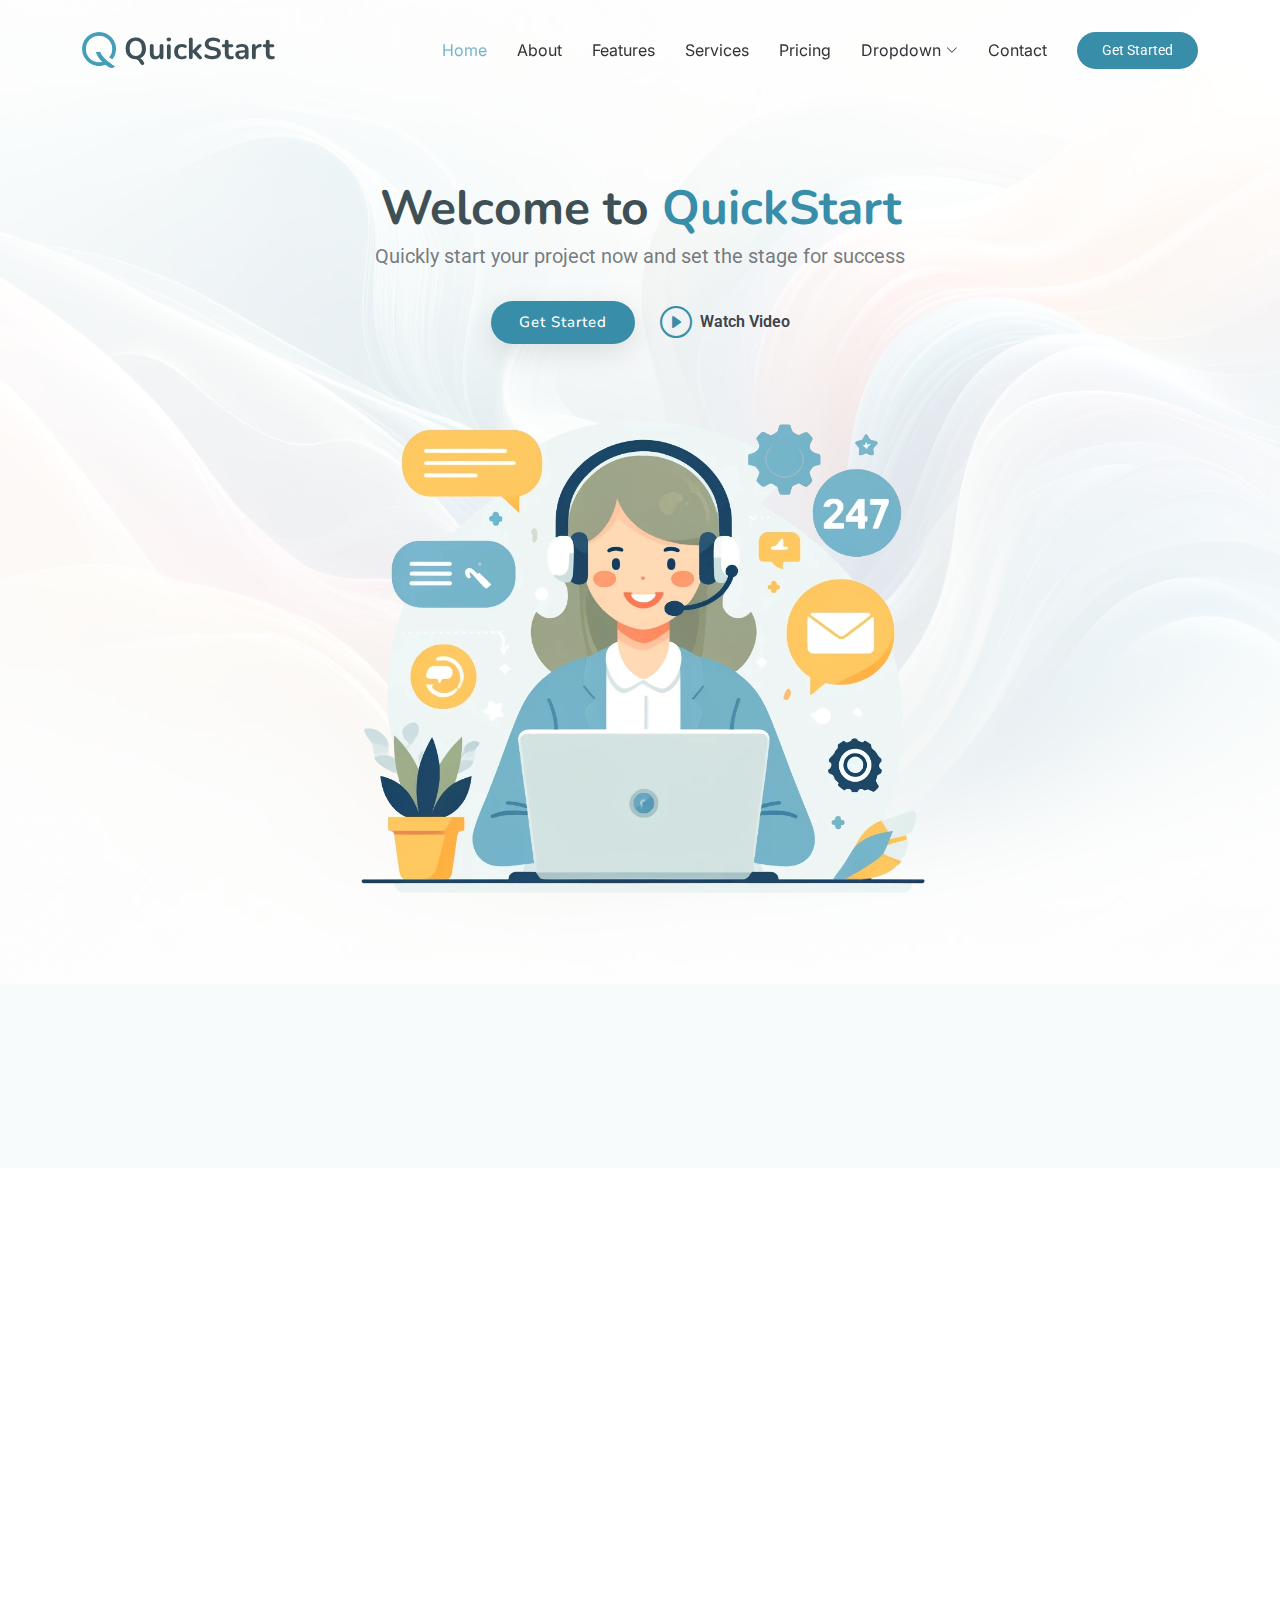
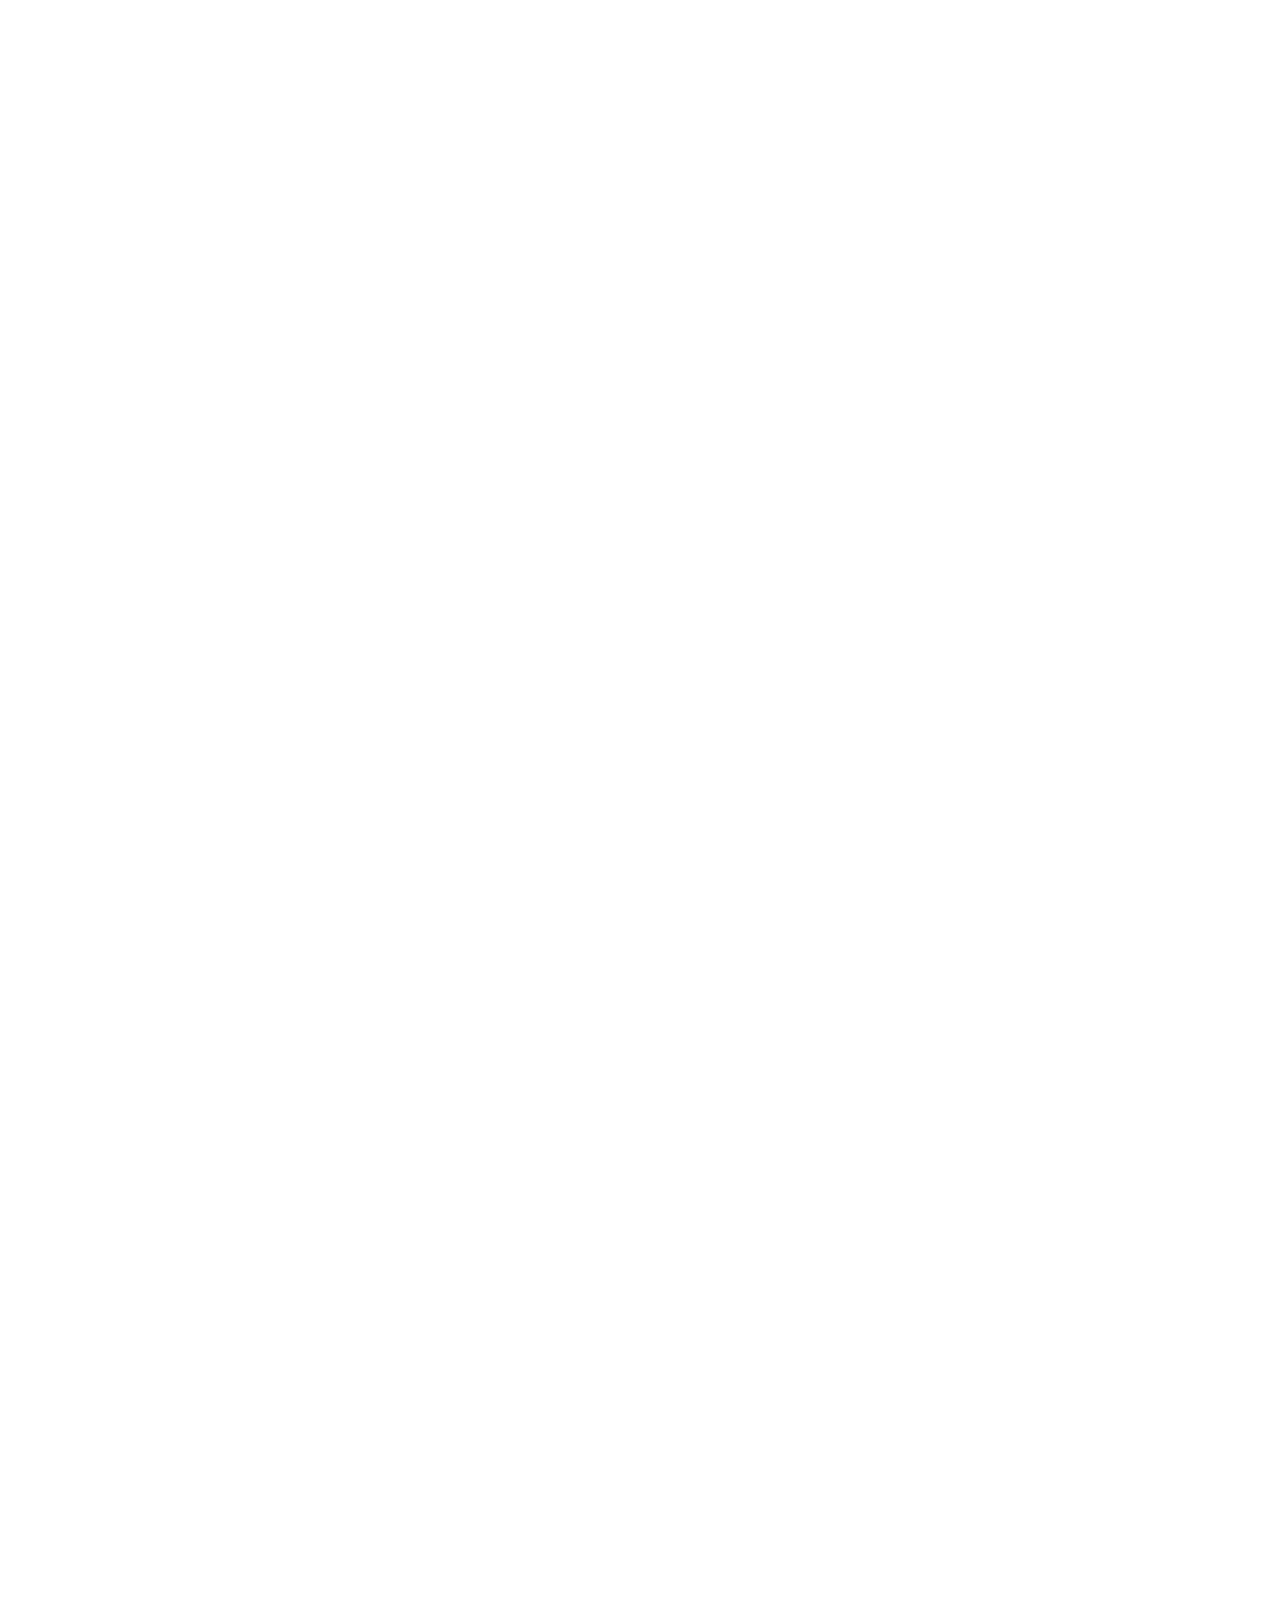
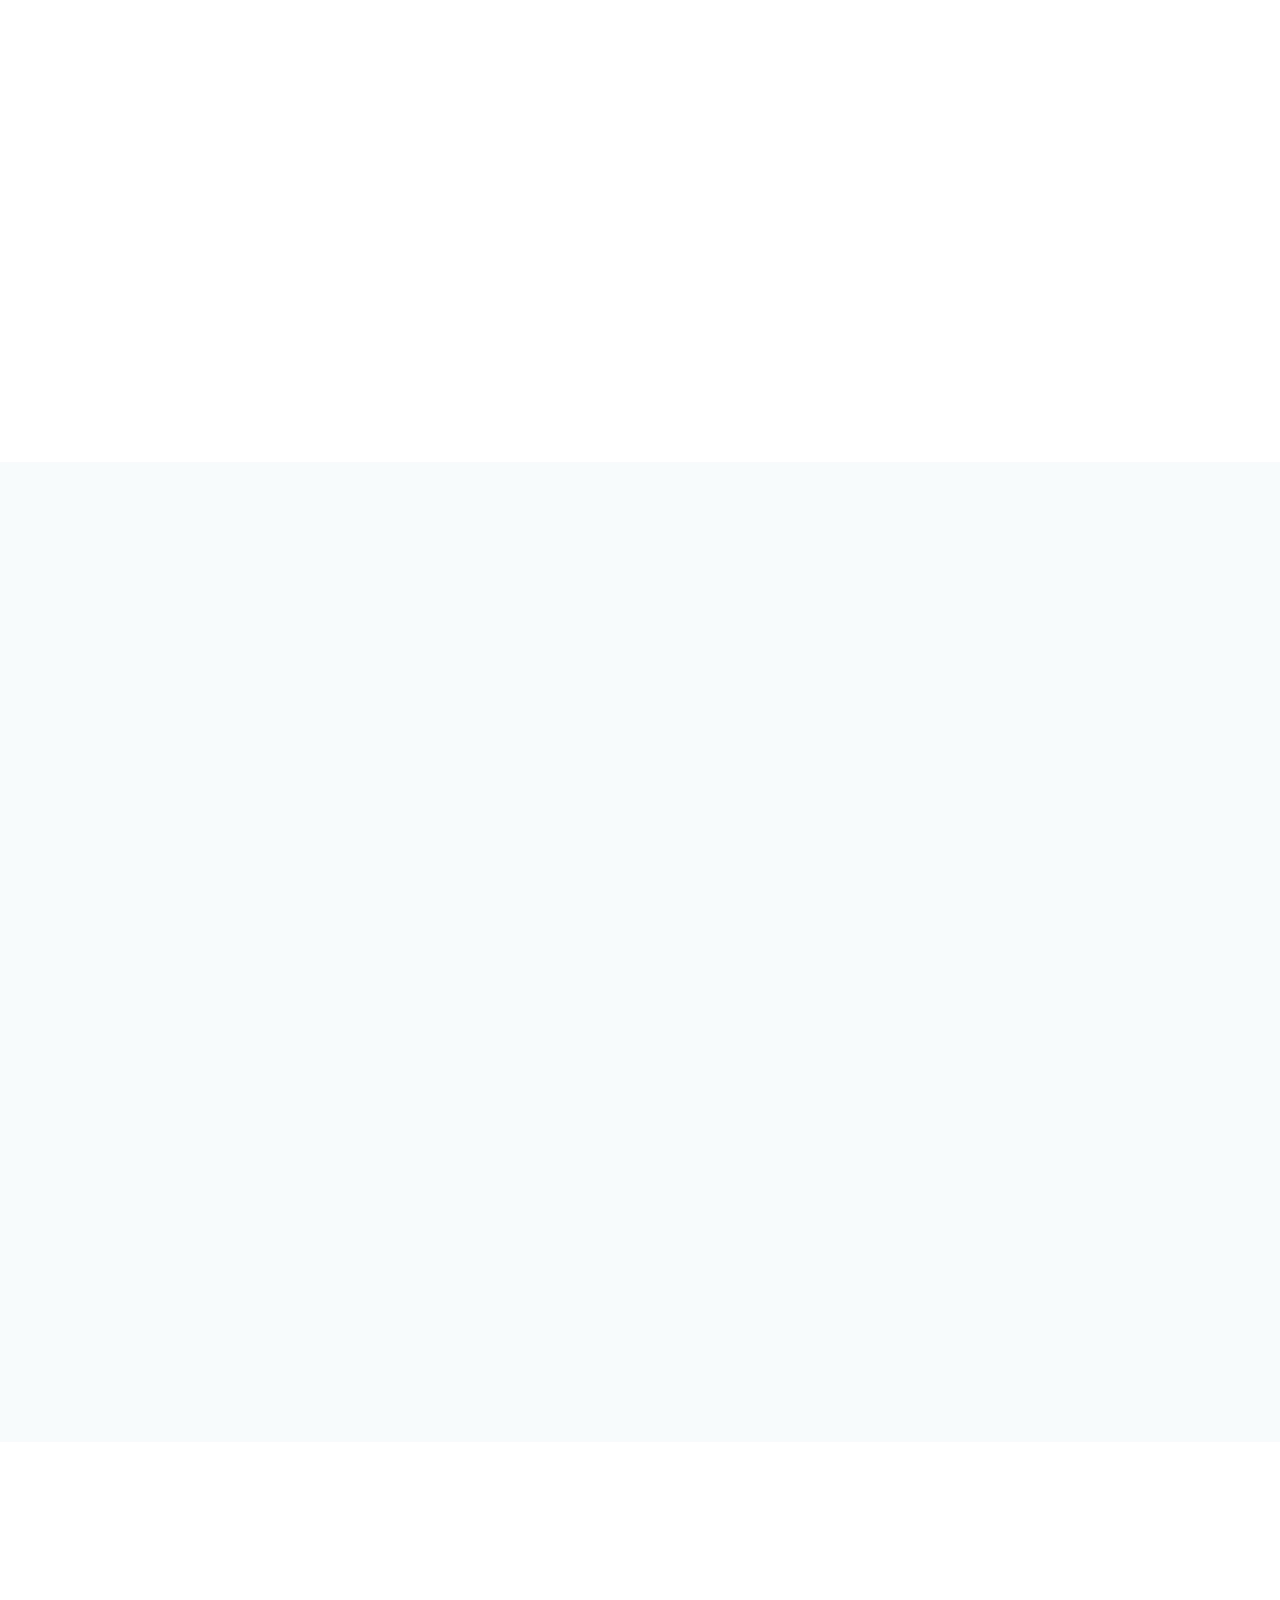
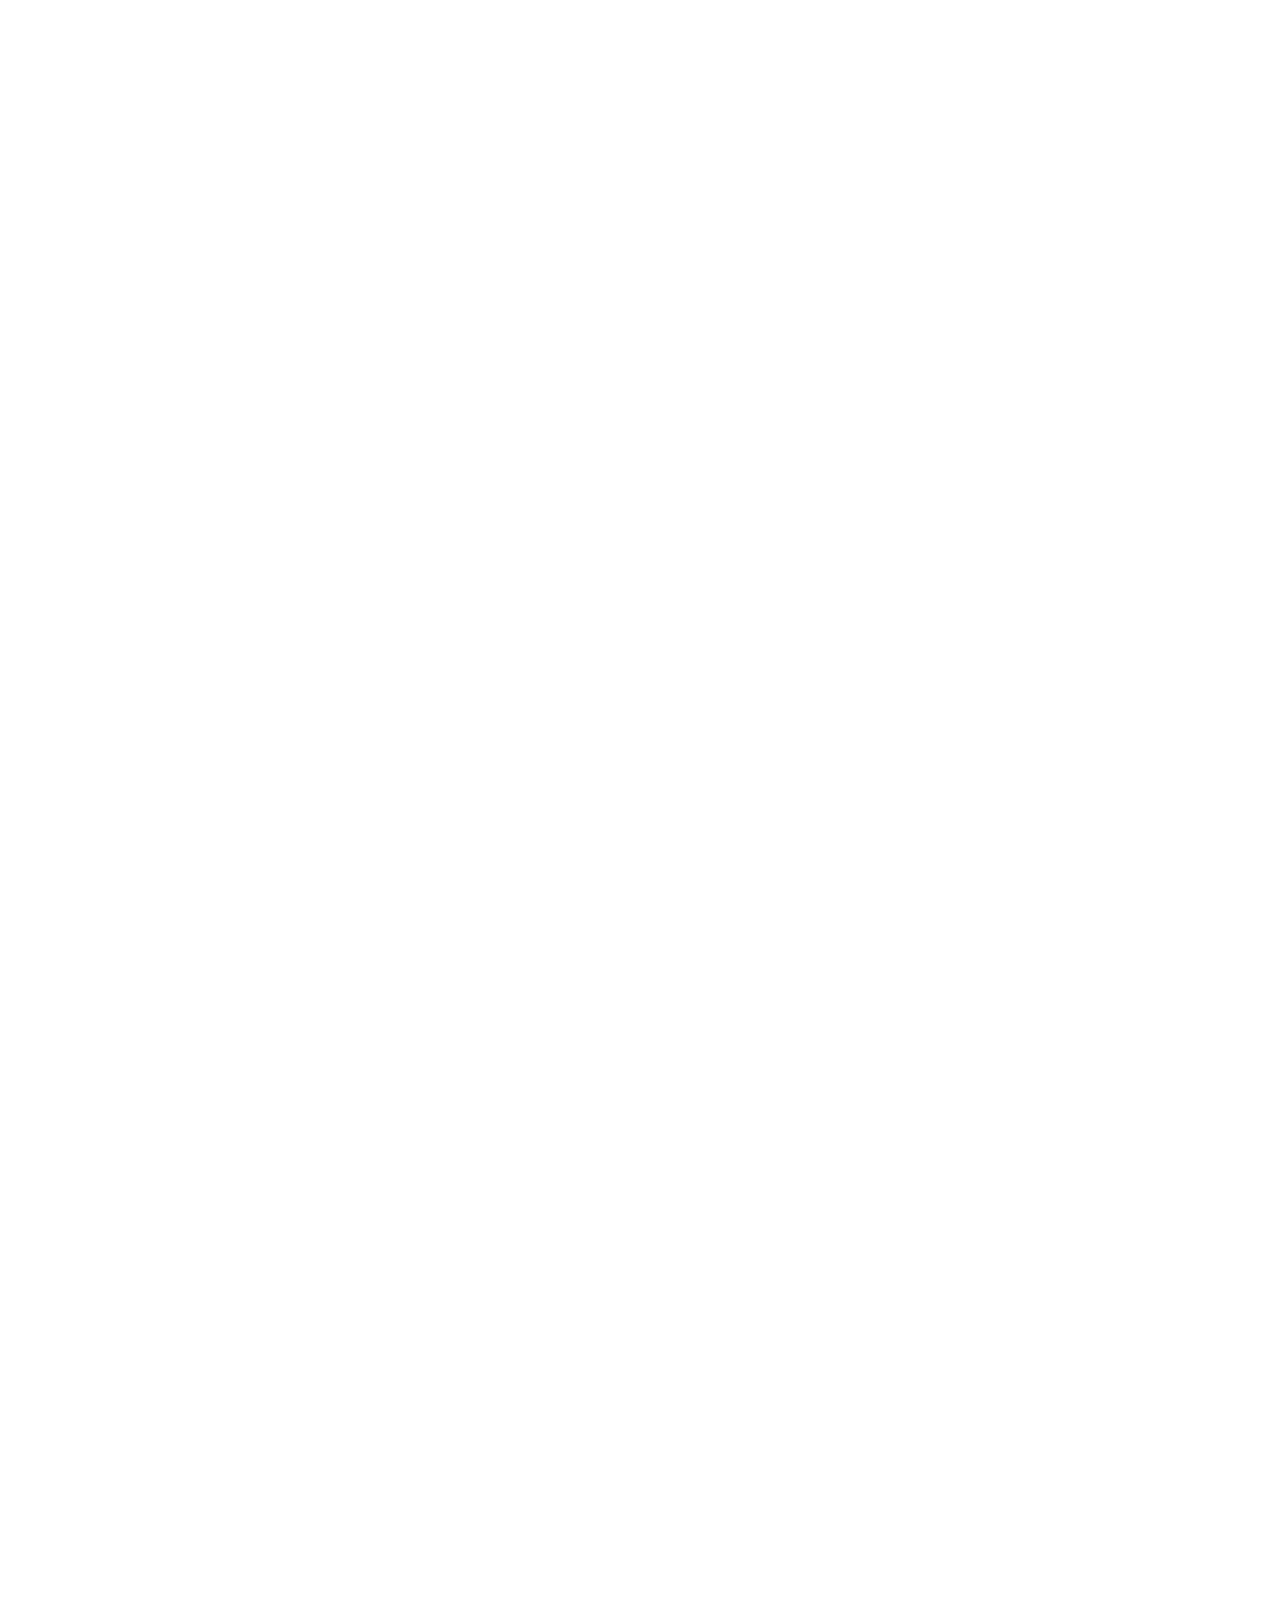
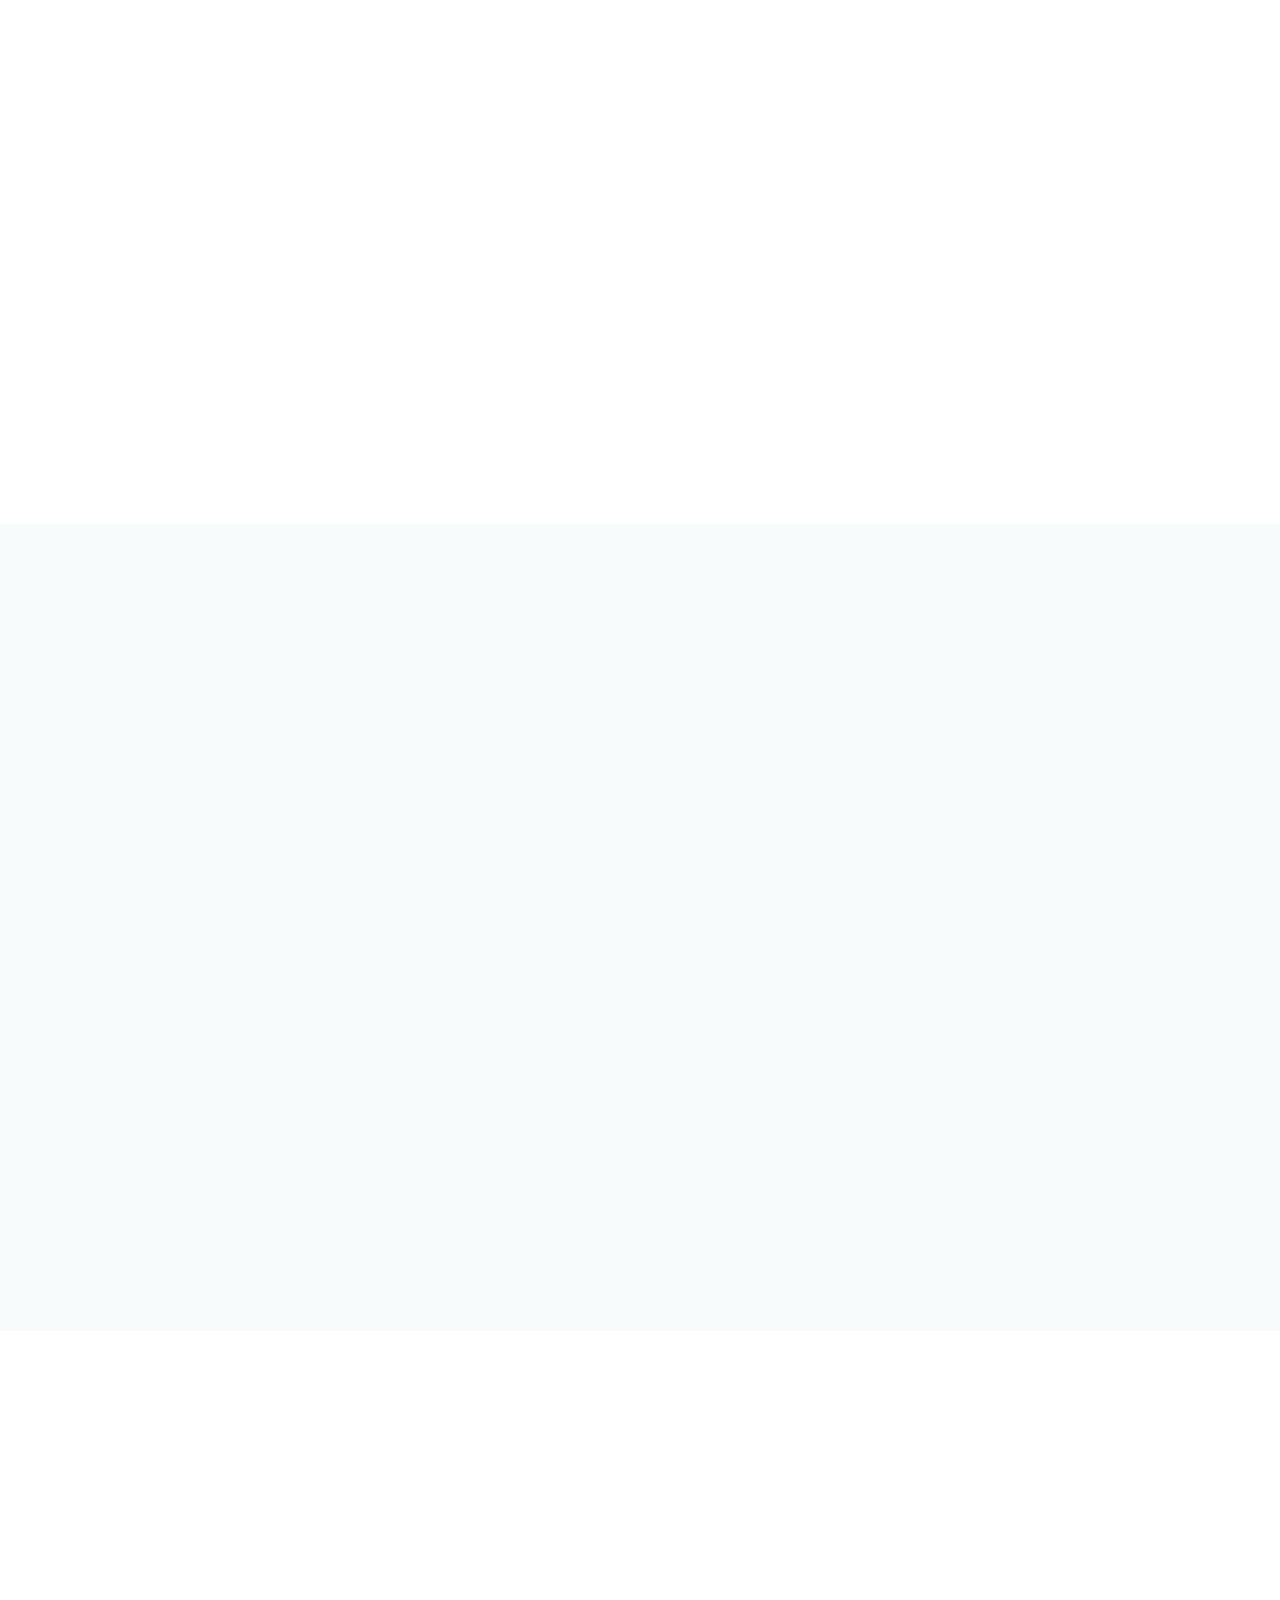
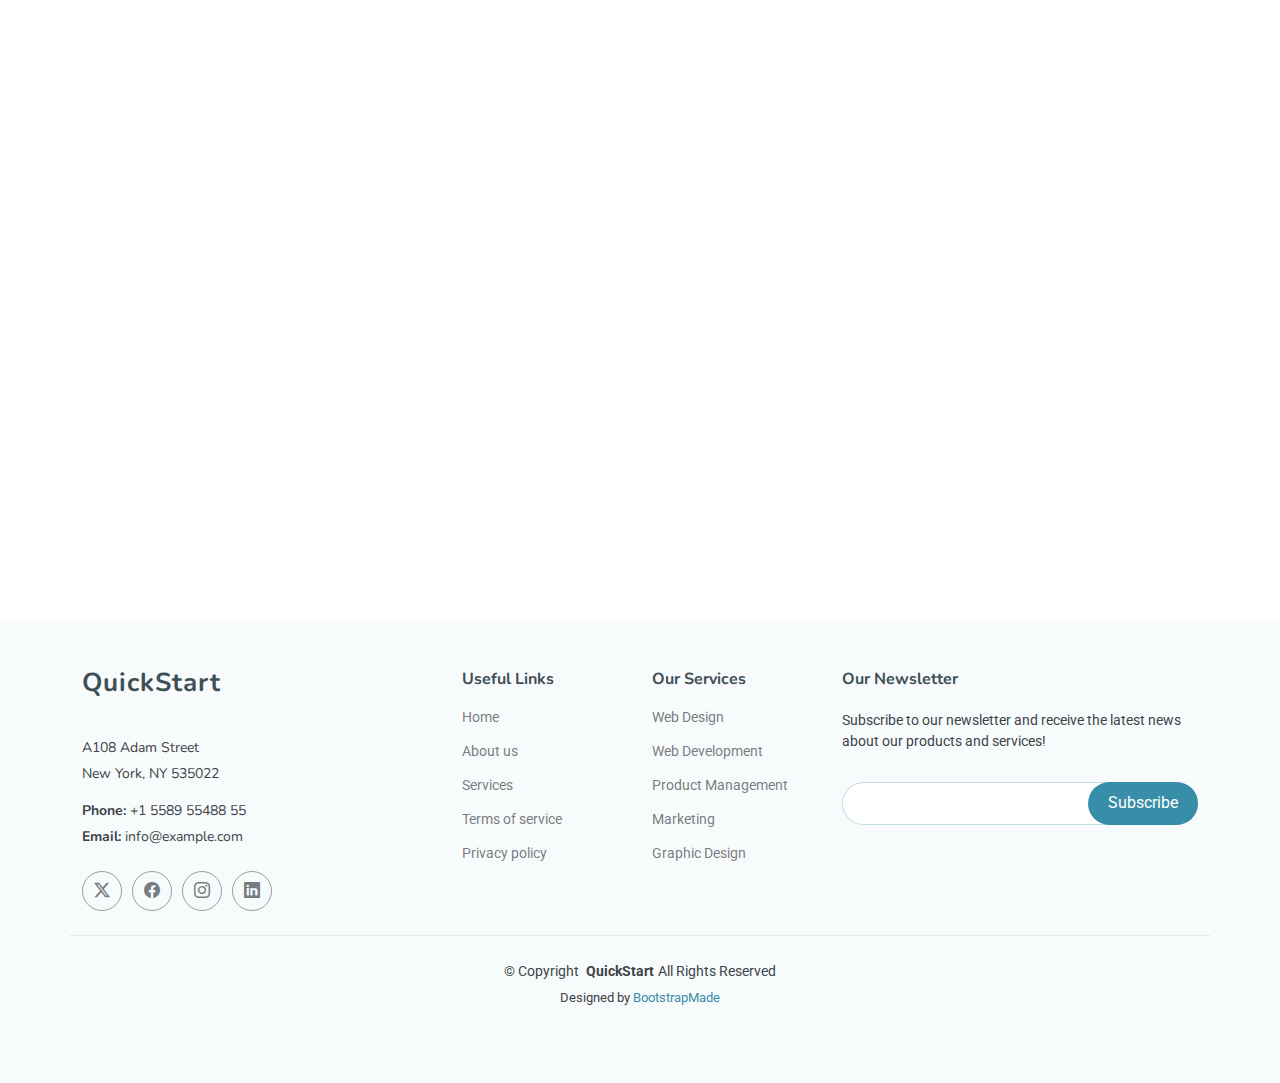
==== index.html @ e8d8775a "first commit" ====
<!DOCTYPE html>
<html lang="en">

<head>
  <meta charset="utf-8">
  <meta content="width=device-width, initial-scale=1.0" name="viewport">
  <title>Index - QuickStart Bootstrap Template</title>
  <meta name="description" content="">
  <meta name="keywords" content="">

  <!-- Favicons -->
  <link href="assets/img/favicon.png" rel="icon">
  <link href="assets/img/apple-touch-icon.png" rel="apple-touch-icon">

  <!-- Fonts -->
  <link href="https://fonts.googleapis.com" rel="preconnect">
  <link href="https://fonts.gstatic.com" rel="preconnect" crossorigin>
  <link href="https://fonts.googleapis.com/css2?family=Roboto:ital,wght@0,100;0,300;0,400;0,500;0,700;0,900;1,100;1,300;1,400;1,500;1,700;1,900&family=Inter:wght@100;200;300;400;500;600;700;800;900&family=Nunito:ital,wght@0,200;0,300;0,400;0,500;0,600;0,700;0,800;0,900;1,200;1,300;1,400;1,500;1,600;1,700;1,800;1,900&display=swap" rel="stylesheet">

  <!-- Vendor CSS Files -->
  <link href="assets/vendor/bootstrap/css/bootstrap.min.css" rel="stylesheet">
  <link href="assets/vendor/bootstrap-icons/bootstrap-icons.css" rel="stylesheet">
  <link href="assets/vendor/aos/aos.css" rel="stylesheet">
  <link href="assets/vendor/glightbox/css/glightbox.min.css" rel="stylesheet">
  <link href="assets/vendor/swiper/swiper-bundle.min.css" rel="stylesheet">

  <!-- Main CSS File -->
  <link href="assets/css/main.css" rel="stylesheet">

  <!-- =======================================================
  * Template Name: QuickStart
  * Template URL: https://bootstrapmade.com/quickstart-bootstrap-startup-website-template/
  * Updated: Aug 07 2024 with Bootstrap v5.3.3
  * Author: BootstrapMade.com
  * License: https://bootstrapmade.com/license/
  ======================================================== -->
</head>

<body class="index-page">

  <header id="header" class="header d-flex align-items-center fixed-top">
    <div class="container-fluid container-xl position-relative d-flex align-items-center">

      <a href="index.html" class="logo d-flex align-items-center me-auto">
        <img src="assets/img/logo.png" alt="">
        <h1 class="sitename">QuickStart</h1>
      </a>

      <nav id="navmenu" class="navmenu">
        <ul>
          <li><a href="index.html#hero" class="active">Home</a></li>
          <li><a href="index.html#about">About</a></li>
          <li><a href="index.html#features">Features</a></li>
          <li><a href="index.html#services">Services</a></li>
          <li><a href="index.html#pricing">Pricing</a></li>
          <li class="dropdown"><a href="#"><span>Dropdown</span> <i class="bi bi-chevron-down toggle-dropdown"></i></a>
            <ul>
              <li><a href="#">Dropdown 1</a></li>
              <li class="dropdown"><a href="#"><span>Deep Dropdown</span> <i class="bi bi-chevron-down toggle-dropdown"></i></a>
                <ul>
                  <li><a href="#">Deep Dropdown 1</a></li>
                  <li><a href="#">Deep Dropdown 2</a></li>
                  <li><a href="#">Deep Dropdown 3</a></li>
                  <li><a href="#">Deep Dropdown 4</a></li>
                  <li><a href="#">Deep Dropdown 5</a></li>
                </ul>
              </li>
              <li><a href="#">Dropdown 2</a></li>
              <li><a href="#">Dropdown 3</a></li>
              <li><a href="#">Dropdown 4</a></li>
            </ul>
          </li>
          <li><a href="index.html#contact">Contact</a></li>
        </ul>
        <i class="mobile-nav-toggle d-xl-none bi bi-list"></i>
      </nav>

      <a class="btn-getstarted" href="index.html#about">Get Started</a>

    </div>
  </header>

  <main class="main">

    <!-- Hero Section -->
    <section id="hero" class="hero section">
      <div class="hero-bg">
        <img src="assets/img/hero-bg-light.webp" alt="">
      </div>
      <div class="container text-center">
        <div class="d-flex flex-column justify-content-center align-items-center">
          <h1 data-aos="fade-up">Welcome to <span>QuickStart</span></h1>
          <p data-aos="fade-up" data-aos-delay="100">Quickly start your project now and set the stage for success<br></p>
          <div class="d-flex" data-aos="fade-up" data-aos-delay="200">
            <a href="#about" class="btn-get-started">Get Started</a>
            <a href="https://www.youtube.com/watch?v=Y7f98aduVJ8" class="glightbox btn-watch-video d-flex align-items-center"><i class="bi bi-play-circle"></i><span>Watch Video</span></a>
          </div>
          <img src="assets/img/hero-services-img.webp" class="img-fluid hero-img" alt="" data-aos="zoom-out" data-aos-delay="300">
        </div>
      </div>

    </section><!-- /Hero Section -->

    <!-- Featured Services Section -->
    <section id="featured-services" class="featured-services section light-background">

      <div class="container">

        <div class="row gy-4">

          <div class="col-xl-4 col-lg-6" data-aos="fade-up" data-aos-delay="100">
            <div class="service-item d-flex">
              <div class="icon flex-shrink-0"><i class="bi bi-briefcase"></i></div>
              <div>
                <h4 class="title"><a href="#" class="stretched-link">Lorem Ipsum</a></h4>
                <p class="description">Voluptatum deleniti atque corrupti quos dolores et quas molestias excepturi</p>
              </div>
            </div>
          </div>
          <!-- End Service Item -->

          <div class="col-xl-4 col-lg-6" data-aos="fade-up" data-aos-delay="200">
            <div class="service-item d-flex">
              <div class="icon flex-shrink-0"><i class="bi bi-card-checklist"></i></div>
              <div>
                <h4 class="title"><a href="#" class="stretched-link">Dolor Sitema</a></h4>
                <p class="description">Minim veniam, quis nostrud exercitation ullamco laboris nisi ut aliquip exa</p>
              </div>
            </div>
          </div><!-- End Service Item -->

          <div class="col-xl-4 col-lg-6" data-aos="fade-up" data-aos-delay="300">
            <div class="service-item d-flex">
              <div class="icon flex-shrink-0"><i class="bi bi-bar-chart"></i></div>
              <div>
                <h4 class="title"><a href="#" class="stretched-link">Sed ut perspiciatis</a></h4>
                <p class="description">Duis aute irure dolor in reprehenderit in voluptate velit esse cillum</p>
              </div>
            </div>
          </div><!-- End Service Item -->

        </div>

      </div>

    </section><!-- /Featured Services Section -->

    <!-- About Section -->
    <section id="about" class="about section">

      <div class="container">

        <div class="row gy-4">

          <div class="col-lg-6 content" data-aos="fade-up" data-aos-delay="100">
            <p class="who-we-are">Who We Are</p>
            <h3>Unleashing Potential with Creative Strategy</h3>
            <p class="fst-italic">
              Lorem ipsum dolor sit amet, consectetur adipiscing elit, sed do eiusmod tempor incididunt ut labore et dolore
              magna aliqua.
            </p>
            <ul>
              <li><i class="bi bi-check-circle"></i> <span>Ullamco laboris nisi ut aliquip ex ea commodo consequat.</span></li>
              <li><i class="bi bi-check-circle"></i> <span>Duis aute irure dolor in reprehenderit in voluptate velit.</span></li>
              <li><i class="bi bi-check-circle"></i> <span>Ullamco laboris nisi ut aliquip ex ea commodo consequat. Duis aute irure dolor in reprehenderit in voluptate trideta storacalaperda mastiro dolore eu fugiat nulla pariatur.</span></li>
            </ul>
            <a href="#" class="read-more"><span>Read More</span><i class="bi bi-arrow-right"></i></a>
          </div>

          <div class="col-lg-6 about-images" data-aos="fade-up" data-aos-delay="200">
            <div class="row gy-4">
              <div class="col-lg-6">
                <img src="assets/img/about-company-1.jpg" class="img-fluid" alt="">
              </div>
              <div class="col-lg-6">
                <div class="row gy-4">
                  <div class="col-lg-12">
                    <img src="assets/img/about-company-2.jpg" class="img-fluid" alt="">
                  </div>
                  <div class="col-lg-12">
                    <img src="assets/img/about-company-3.jpg" class="img-fluid" alt="">
                  </div>
                </div>
              </div>
            </div>

          </div>

        </div>

      </div>
    </section><!-- /About Section -->

    <!-- Clients Section -->
    <section id="clients" class="clients section">

      <div class="container" data-aos="fade-up">

        <div class="row gy-4">

          <div class="col-xl-2 col-md-3 col-6 client-logo">
            <img src="assets/img/clients/client-1.png" class="img-fluid" alt="">
          </div><!-- End Client Item -->

          <div class="col-xl-2 col-md-3 col-6 client-logo">
            <img src="assets/img/clients/client-2.png" class="img-fluid" alt="">
          </div><!-- End Client Item -->

          <div class="col-xl-2 col-md-3 col-6 client-logo">
            <img src="assets/img/clients/client-3.png" class="img-fluid" alt="">
          </div><!-- End Client Item -->

          <div class="col-xl-2 col-md-3 col-6 client-logo">
            <img src="assets/img/clients/client-4.png" class="img-fluid" alt="">
          </div><!-- End Client Item -->

          <div class="col-xl-2 col-md-3 col-6 client-logo">
            <img src="assets/img/clients/client-5.png" class="img-fluid" alt="">
          </div><!-- End Client Item -->

          <div class="col-xl-2 col-md-3 col-6 client-logo">
            <img src="assets/img/clients/client-6.png" class="img-fluid" alt="">
          </div><!-- End Client Item -->

        </div>

      </div>

    </section><!-- /Clients Section -->

    <!-- Features Section -->
    <section id="features" class="features section">

      <!-- Section Title -->
      <div class="container section-title" data-aos="fade-up">
        <h2>Features</h2>
        <p>Necessitatibus eius consequatur ex aliquid fuga eum quidem sint consectetur velit</p>
      </div><!-- End Section Title -->

      <div class="container">
        <div class="row justify-content-between">

          <div class="col-lg-5 d-flex align-items-center">

            <ul class="nav nav-tabs" data-aos="fade-up" data-aos-delay="100">
              <li class="nav-item">
                <a class="nav-link active show" data-bs-toggle="tab" data-bs-target="#features-tab-1">
                  <i class="bi bi-binoculars"></i>
                  <div>
                    <h4 class="d-none d-lg-block">Modi sit est dela pireda nest</h4>
                    <p>
                      Ullamco laboris nisi ut aliquip ex ea commodo consequat. Duis aute irure dolor in reprehenderit in voluptate
                      velit esse cillum dolore eu fugiat nulla pariatur
                    </p>
                  </div>
                </a>
              </li>
              <li class="nav-item">
                <a class="nav-link" data-bs-toggle="tab" data-bs-target="#features-tab-2">
                  <i class="bi bi-box-seam"></i>
                  <div>
                    <h4 class="d-none d-lg-block">Unde praesenti mara setra le</h4>
                    <p>
                      Recusandae atque nihil. Delectus vitae non similique magnam molestiae sapiente similique
                      tenetur aut voluptates sed voluptas ipsum voluptas
                    </p>
                  </div>
                </a>
              </li>
              <li class="nav-item">
                <a class="nav-link" data-bs-toggle="tab" data-bs-target="#features-tab-3">
                  <i class="bi bi-brightness-high"></i>
                  <div>
                    <h4 class="d-none d-lg-block">Pariatur explica nitro dela</h4>
                    <p>
                      Excepteur sint occaecat cupidatat non proident, sunt in culpa qui officia deserunt mollit anim id est laborum
                      Debitis nulla est maxime voluptas dolor aut
                    </p>
                  </div>
                </a>
              </li>
            </ul><!-- End Tab Nav -->

          </div>

          <div class="col-lg-6">

            <div class="tab-content" data-aos="fade-up" data-aos-delay="200">

              <div class="tab-pane fade active show" id="features-tab-1">
                <img src="assets/img/tabs-1.jpg" alt="" class="img-fluid">
              </div><!-- End Tab Content Item -->

              <div class="tab-pane fade" id="features-tab-2">
                <img src="assets/img/tabs-2.jpg" alt="" class="img-fluid">
              </div><!-- End Tab Content Item -->

              <div class="tab-pane fade" id="features-tab-3">
                <img src="assets/img/tabs-3.jpg" alt="" class="img-fluid">
              </div><!-- End Tab Content Item -->
            </div>

          </div>

        </div>

      </div>

    </section><!-- /Features Section -->

    <!-- Features Details Section -->
    <section id="features-details" class="features-details section">

      <div class="container">

        <div class="row gy-4 justify-content-between features-item">

          <div class="col-lg-6" data-aos="fade-up" data-aos-delay="100">
            <img src="assets/img/features-1.jpg" class="img-fluid" alt="">
          </div>

          <div class="col-lg-5 d-flex align-items-center" data-aos="fade-up" data-aos-delay="200">
            <div class="content">
              <h3>Corporis temporibus maiores provident</h3>
              <p>
                Ullamco laboris nisi ut aliquip ex ea commodo consequat. Duis aute irure dolor in reprehenderit in voluptate
                velit esse cillum dolore eu fugiat nulla pariatur. Excepteur sint occaecat cupidatat non proident.
              </p>
              <a href="#" class="btn more-btn">Learn More</a>
            </div>
          </div>

        </div><!-- Features Item -->

        <div class="row gy-4 justify-content-between features-item">

          <div class="col-lg-5 d-flex align-items-center order-2 order-lg-1" data-aos="fade-up" data-aos-delay="100">

            <div class="content">
              <h3>Neque ipsum omnis sapiente quod quia dicta</h3>
              <p>
                Quidem qui dolore incidunt aut. In assumenda harum id iusto lorena plasico mares
              </p>
              <ul>
                <li><i class="bi bi-easel flex-shrink-0"></i> Et corporis ea eveniet ducimus.</li>
                <li><i class="bi bi-patch-check flex-shrink-0"></i> Exercitationem dolorem sapiente.</li>
                <li><i class="bi bi-brightness-high flex-shrink-0"></i> Veniam quia modi magnam.</li>
              </ul>
              <p></p>
              <a href="#" class="btn more-btn">Learn More</a>
            </div>

          </div>

          <div class="col-lg-6 order-1 order-lg-2" data-aos="fade-up" data-aos-delay="200">
            <img src="assets/img/features-2.jpg" class="img-fluid" alt="">
          </div>

        </div><!-- Features Item -->

      </div>

    </section><!-- /Features Details Section -->

    <!-- Services Section -->
    <section id="services" class="services section light-background">

      <!-- Section Title -->
      <div class="container section-title" data-aos="fade-up">
        <h2>Services</h2>
        <p>Necessitatibus eius consequatur ex aliquid fuga eum quidem sint consectetur velit</p>
      </div><!-- End Section Title -->

      <div class="container">

        <div class="row g-5">

          <div class="col-lg-6" data-aos="fade-up" data-aos-delay="100">
            <div class="service-item item-cyan position-relative">
              <i class="bi bi-activity icon"></i>
              <div>
                <h3>Nesciunt Mete</h3>
                <p>Provident nihil minus qui consequatur non omnis maiores. Eos accusantium minus dolores iure perferendis tempore et consequatur.</p>
                <a href="#" class="read-more stretched-link">Learn More <i class="bi bi-arrow-right"></i></a>
              </div>
            </div>
          </div><!-- End Service Item -->

          <div class="col-lg-6" data-aos="fade-up" data-aos-delay="200">
            <div class="service-item item-orange position-relative">
              <i class="bi bi-broadcast icon"></i>
              <div>
                <h3>Eosle Commodi</h3>
                <p>Ut autem aut autem non a. Sint sint sit facilis nam iusto sint. Libero corrupti neque eum hic non ut nesciunt dolorem.</p>
                <a href="#" class="read-more stretched-link">Learn More <i class="bi bi-arrow-right"></i></a>
              </div>
            </div>
          </div><!-- End Service Item -->

          <div class="col-lg-6" data-aos="fade-up" data-aos-delay="300">
            <div class="service-item item-teal position-relative">
              <i class="bi bi-easel icon"></i>
              <div>
                <h3>Ledo Markt</h3>
                <p>Ut excepturi voluptatem nisi sed. Quidem fuga consequatur. Minus ea aut. Vel qui id voluptas adipisci eos earum corrupti.</p>
                <a href="#" class="read-more stretched-link">Learn More <i class="bi bi-arrow-right"></i></a>
              </div>
            </div>
          </div><!-- End Service Item -->

          <div class="col-lg-6" data-aos="fade-up" data-aos-delay="400">
            <div class="service-item item-red position-relative">
              <i class="bi bi-bounding-box-circles icon"></i>
              <div>
                <h3>Asperiores Commodi</h3>
                <p>Non et temporibus minus omnis sed dolor esse consequatur. Cupiditate sed error ea fuga sit provident adipisci neque.</p>
                <a href="#" class="read-more stretched-link">Learn More <i class="bi bi-arrow-right"></i></a>
              </div>
            </div>
          </div><!-- End Service Item -->

          <div class="col-lg-6" data-aos="fade-up" data-aos-delay="500">
            <div class="service-item item-indigo position-relative">
              <i class="bi bi-calendar4-week icon"></i>
              <div>
                <h3>Velit Doloremque.</h3>
                <p>Cumque et suscipit saepe. Est maiores autem enim facilis ut aut ipsam corporis aut. Sed animi at autem alias eius labore.</p>
                <a href="#" class="read-more stretched-link">Learn More <i class="bi bi-arrow-right"></i></a>
              </div>
            </div>
          </div><!-- End Service Item -->

          <div class="col-lg-6" data-aos="fade-up" data-aos-delay="600">
            <div class="service-item item-pink position-relative">
              <i class="bi bi-chat-square-text icon"></i>
              <div>
                <h3>Dolori Architecto</h3>
                <p>Hic molestias ea quibusdam eos. Fugiat enim doloremque aut neque non et debitis iure. Corrupti recusandae ducimus enim.</p>
                <a href="#" class="read-more stretched-link">Learn More <i class="bi bi-arrow-right"></i></a>
              </div>
            </div>
          </div><!-- End Service Item -->

        </div>

      </div>

    </section><!-- /Services Section -->

    <!-- More Features Section -->
    <section id="more-features" class="more-features section">

      <div class="container">

        <div class="row justify-content-around gy-4">

          <div class="col-lg-6 d-flex flex-column justify-content-center order-2 order-lg-1" data-aos="fade-up" data-aos-delay="100">
            <h3>Enim quis est voluptatibus aliquid consequatur</h3>
            <p>Esse voluptas cumque vel exercitationem. Reiciendis est hic accusamus. Non ipsam et sed minima temporibus laudantium. Soluta voluptate sed facere corporis dolores excepturi</p>

            <div class="row">

              <div class="col-lg-6 icon-box d-flex">
                <i class="bi bi-easel flex-shrink-0"></i>
                <div>
                  <h4>Lorem Ipsum</h4>
                  <p>Voluptatum deleniti atque corrupti quos dolores et quas molestias </p>
                </div>
              </div><!-- End Icon Box -->

              <div class="col-lg-6 icon-box d-flex">
                <i class="bi bi-patch-check flex-shrink-0"></i>
                <div>
                  <h4>Nemo Enim</h4>
                  <p>At vero eos et accusamus et iusto odio dignissimos ducimus qui blanditiise</p>
                </div>
              </div><!-- End Icon Box -->

              <div class="col-lg-6 icon-box d-flex">
                <i class="bi bi-brightness-high flex-shrink-0"></i>
                <div>
                  <h4>Dine Pad</h4>
                  <p>Explicabo est voluptatum asperiores consequatur magnam. Et veritatis odit</p>
                </div>
              </div><!-- End Icon Box -->

              <div class="col-lg-6 icon-box d-flex">
                <i class="bi bi-brightness-high flex-shrink-0"></i>
                <div>
                  <h4>Tride clov</h4>
                  <p>Est voluptatem labore deleniti quis a delectus et. Saepe dolorem libero sit</p>
                </div>
              </div><!-- End Icon Box -->

            </div>

          </div>

          <div class="features-image col-lg-5 order-1 order-lg-2" data-aos="fade-up" data-aos-delay="200">
            <img src="assets/img/features-3.jpg" alt="">
          </div>

        </div>

      </div>

    </section><!-- /More Features Section -->

    <!-- Pricing Section -->
    <section id="pricing" class="pricing section">

      <!-- Section Title -->
      <div class="container section-title" data-aos="fade-up">
        <h2>Pricing</h2>
        <p>Necessitatibus eius consequatur ex aliquid fuga eum quidem sint consectetur velit</p>
      </div><!-- End Section Title -->

      <div class="container">

        <div class="row gy-4">

          <div class="col-lg-4" data-aos="zoom-in" data-aos-delay="100">
            <div class="pricing-item">
              <h3>Free Plan</h3>
              <p class="description">Ullam mollitia quasi nobis soluta in voluptatum et sint palora dex strater</p>
              <h4><sup>$</sup>0<span> / month</span></h4>
              <a href="#" class="cta-btn">Start a free trial</a>
              <p class="text-center small">No credit card required</p>
              <ul>
                <li><i class="bi bi-check"></i> <span>Quam adipiscing vitae proin</span></li>
                <li><i class="bi bi-check"></i> <span>Nec feugiat nisl pretium</span></li>
                <li><i class="bi bi-check"></i> <span>Nulla at volutpat diam uteera</span></li>
                <li class="na"><i class="bi bi-x"></i> <span>Pharetra massa massa ultricies</span></li>
                <li class="na"><i class="bi bi-x"></i> <span>Massa ultricies mi quis hendrerit</span></li>
                <li class="na"><i class="bi bi-x"></i> <span>Voluptate id voluptas qui sed aperiam rerum</span></li>
                <li class="na"><i class="bi bi-x"></i> <span>Iure nihil dolores recusandae odit voluptatibus</span></li>
              </ul>
            </div>
          </div><!-- End Pricing Item -->

          <div class="col-lg-4" data-aos="zoom-in" data-aos-delay="200">
            <div class="pricing-item featured">
              <p class="popular">Popular</p>
              <h3>Business Plan</h3>
              <p class="description">Ullam mollitia quasi nobis soluta in voluptatum et sint palora dex strater</p>
              <h4><sup>$</sup>29<span> / month</span></h4>
              <a href="#" class="cta-btn">Start a free trial</a>
              <p class="text-center small">No credit card required</p>
              <ul>
                <li><i class="bi bi-check"></i> <span>Quam adipiscing vitae proin</span></li>
                <li><i class="bi bi-check"></i> <span>Nec feugiat nisl pretium</span></li>
                <li><i class="bi bi-check"></i> <span>Nulla at volutpat diam uteera</span></li>
                <li><i class="bi bi-check"></i> <span>Pharetra massa massa ultricies</span></li>
                <li><i class="bi bi-check"></i> <span>Massa ultricies mi quis hendrerit</span></li>
                <li><i class="bi bi-check"></i> <span>Voluptate id voluptas qui sed aperiam rerum</span></li>
                <li class="na"><i class="bi bi-x"></i> <span>Iure nihil dolores recusandae odit voluptatibus</span></li>
              </ul>
            </div>
          </div><!-- End Pricing Item -->

          <div class="col-lg-4" data-aos="zoom-in" data-aos-delay="300">
            <div class="pricing-item">
              <h3>Developer Plan</h3>
              <p class="description">Ullam mollitia quasi nobis soluta in voluptatum et sint palora dex strater</p>
              <h4><sup>$</sup>49<span> / month</span></h4>
              <a href="#" class="cta-btn">Start a free trial</a>
              <p class="text-center small">No credit card required</p>
              <ul>
                <li><i class="bi bi-check"></i> <span>Quam adipiscing vitae proin</span></li>
                <li><i class="bi bi-check"></i> <span>Nec feugiat nisl pretium</span></li>
                <li><i class="bi bi-check"></i> <span>Nulla at volutpat diam uteera</span></li>
                <li><i class="bi bi-check"></i> <span>Pharetra massa massa ultricies</span></li>
                <li><i class="bi bi-check"></i> <span>Massa ultricies mi quis hendrerit</span></li>
                <li><i class="bi bi-check"></i> <span>Voluptate id voluptas qui sed aperiam rerum</span></li>
                <li><i class="bi bi-check"></i> <span>Iure nihil dolores recusandae odit voluptatibus</span></li>
              </ul>
            </div>
          </div><!-- End Pricing Item -->

        </div>

      </div>

    </section><!-- /Pricing Section -->

    <!-- Faq Section -->
    <section id="faq" class="faq section">

      <!-- Section Title -->
      <div class="container section-title" data-aos="fade-up">
        <h2>Frequently Asked Questions</h2>
      </div><!-- End Section Title -->

      <div class="container">

        <div class="row justify-content-center">

          <div class="col-lg-10" data-aos="fade-up" data-aos-delay="100">

            <div class="faq-container">

              <div class="faq-item faq-active">
                <h3>Non consectetur a erat nam at lectus urna duis?</h3>
                <div class="faq-content">
                  <p>Feugiat pretium nibh ipsum consequat. Tempus iaculis urna id volutpat lacus laoreet non curabitur gravida. Venenatis lectus magna fringilla urna porttitor rhoncus dolor purus non.</p>
                </div>
                <i class="faq-toggle bi bi-chevron-right"></i>
              </div><!-- End Faq item-->

              <div class="faq-item">
                <h3>Feugiat scelerisque varius morbi enim nunc faucibus?</h3>
                <div class="faq-content">
                  <p>Dolor sit amet consectetur adipiscing elit pellentesque habitant morbi. Id interdum velit laoreet id donec ultrices. Fringilla phasellus faucibus scelerisque eleifend donec pretium. Est pellentesque elit ullamcorper dignissim. Mauris ultrices eros in cursus turpis massa tincidunt dui.</p>
                </div>
                <i class="faq-toggle bi bi-chevron-right"></i>
              </div><!-- End Faq item-->

              <div class="faq-item">
                <h3>Dolor sit amet consectetur adipiscing elit pellentesque?</h3>
                <div class="faq-content">
                  <p>Eleifend mi in nulla posuere sollicitudin aliquam ultrices sagittis orci. Faucibus pulvinar elementum integer enim. Sem nulla pharetra diam sit amet nisl suscipit. Rutrum tellus pellentesque eu tincidunt. Lectus urna duis convallis convallis tellus. Urna molestie at elementum eu facilisis sed odio morbi quis</p>
                </div>
                <i class="faq-toggle bi bi-chevron-right"></i>
              </div><!-- End Faq item-->

              <div class="faq-item">
                <h3>Ac odio tempor orci dapibus. Aliquam eleifend mi in nulla?</h3>
                <div class="faq-content">
                  <p>Dolor sit amet consectetur adipiscing elit pellentesque habitant morbi. Id interdum velit laoreet id donec ultrices. Fringilla phasellus faucibus scelerisque eleifend donec pretium. Est pellentesque elit ullamcorper dignissim. Mauris ultrices eros in cursus turpis massa tincidunt dui.</p>
                </div>
                <i class="faq-toggle bi bi-chevron-right"></i>
              </div><!-- End Faq item-->

              <div class="faq-item">
                <h3>Tempus quam pellentesque nec nam aliquam sem et tortor?</h3>
                <div class="faq-content">
                  <p>Molestie a iaculis at erat pellentesque adipiscing commodo. Dignissim suspendisse in est ante in. Nunc vel risus commodo viverra maecenas accumsan. Sit amet nisl suscipit adipiscing bibendum est. Purus gravida quis blandit turpis cursus in</p>
                </div>
                <i class="faq-toggle bi bi-chevron-right"></i>
              </div><!-- End Faq item-->

              <div class="faq-item">
                <h3>Perspiciatis quod quo quos nulla quo illum ullam?</h3>
                <div class="faq-content">
                  <p>Enim ea facilis quaerat voluptas quidem et dolorem. Quis et consequatur non sed in suscipit sequi. Distinctio ipsam dolore et.</p>
                </div>
                <i class="faq-toggle bi bi-chevron-right"></i>
              </div><!-- End Faq item-->

            </div>

          </div><!-- End Faq Column-->

        </div>

      </div>

    </section><!-- /Faq Section -->

    <!-- Testimonials Section -->
    <section id="testimonials" class="testimonials section light-background">

      <!-- Section Title -->
      <div class="container section-title" data-aos="fade-up">
        <h2>Testimonials</h2>
        <p>Necessitatibus eius consequatur ex aliquid fuga eum quidem sint consectetur velit</p>
      </div><!-- End Section Title -->

      <div class="container" data-aos="fade-up" data-aos-delay="100">

        <div class="swiper init-swiper">
          <script type="application/json" class="swiper-config">
            {
              "loop": true,
              "speed": 600,
              "autoplay": {
                "delay": 5000
              },
              "slidesPerView": "auto",
              "pagination": {
                "el": ".swiper-pagination",
                "type": "bullets",
                "clickable": true
              },
              "breakpoints": {
                "320": {
                  "slidesPerView": 1,
                  "spaceBetween": 40
                },
                "1200": {
                  "slidesPerView": 3,
                  "spaceBetween": 1
                }
              }
            }
          </script>
          <div class="swiper-wrapper">

            <div class="swiper-slide">
              <div class="testimonial-item">
                <div class="stars">
                  <i class="bi bi-star-fill"></i><i class="bi bi-star-fill"></i><i class="bi bi-star-fill"></i><i class="bi bi-star-fill"></i><i class="bi bi-star-fill"></i>
                </div>
                <p>
                  Proin iaculis purus consequat sem cure digni ssim donec porttitora entum suscipit rhoncus. Accusantium quam, ultricies eget id, aliquam eget nibh et. Maecen aliquam, risus at semper.
                </p>
                <div class="profile mt-auto">
                  <img src="assets/img/testimonials/testimonials-1.jpg" class="testimonial-img" alt="">
                  <h3>Saul Goodman</h3>
                  <h4>Ceo &amp; Founder</h4>
                </div>
              </div>
            </div><!-- End testimonial item -->

            <div class="swiper-slide">
              <div class="testimonial-item">
                <div class="stars">
                  <i class="bi bi-star-fill"></i><i class="bi bi-star-fill"></i><i class="bi bi-star-fill"></i><i class="bi bi-star-fill"></i><i class="bi bi-star-fill"></i>
                </div>
                <p>
                  Export tempor illum tamen malis malis eram quae irure esse labore quem cillum quid cillum eram malis quorum velit fore eram velit sunt aliqua noster fugiat irure amet legam anim culpa.
                </p>
                <div class="profile mt-auto">
                  <img src="assets/img/testimonials/testimonials-2.jpg" class="testimonial-img" alt="">
                  <h3>Sara Wilsson</h3>
                  <h4>Designer</h4>
                </div>
              </div>
            </div><!-- End testimonial item -->

            <div class="swiper-slide">
              <div class="testimonial-item">
                <div class="stars">
                  <i class="bi bi-star-fill"></i><i class="bi bi-star-fill"></i><i class="bi bi-star-fill"></i><i class="bi bi-star-fill"></i><i class="bi bi-star-fill"></i>
                </div>
                <p>
                  Enim nisi quem export duis labore cillum quae magna enim sint quorum nulla quem veniam duis minim tempor labore quem eram duis noster aute amet eram fore quis sint minim.
                </p>
                <div class="profile mt-auto">
                  <img src="assets/img/testimonials/testimonials-3.jpg" class="testimonial-img" alt="">
                  <h3>Jena Karlis</h3>
                  <h4>Store Owner</h4>
                </div>
              </div>
            </div><!-- End testimonial item -->

            <div class="swiper-slide">
              <div class="testimonial-item">
                <div class="stars">
                  <i class="bi bi-star-fill"></i><i class="bi bi-star-fill"></i><i class="bi bi-star-fill"></i><i class="bi bi-star-fill"></i><i class="bi bi-star-fill"></i>
                </div>
                <p>
                  Fugiat enim eram quae cillum dolore dolor amet nulla culpa multos export minim fugiat minim velit minim dolor enim duis veniam ipsum anim magna sunt elit fore quem dolore labore illum veniam.
                </p>
                <div class="profile mt-auto">
                  <img src="assets/img/testimonials/testimonials-4.jpg" class="testimonial-img" alt="">
                  <h3>Matt Brandon</h3>
                  <h4>Freelancer</h4>
                </div>
              </div>
            </div><!-- End testimonial item -->

            <div class="swiper-slide">
              <div class="testimonial-item">
                <div class="stars">
                  <i class="bi bi-star-fill"></i><i class="bi bi-star-fill"></i><i class="bi bi-star-fill"></i><i class="bi bi-star-fill"></i><i class="bi bi-star-fill"></i>
                </div>
                <p>
                  Quis quorum aliqua sint quem legam fore sunt eram irure aliqua veniam tempor noster veniam enim culpa labore duis sunt culpa nulla illum cillum fugiat legam esse veniam culpa fore nisi cillum quid.
                </p>
                <div class="profile mt-auto">
                  <img src="assets/img/testimonials/testimonials-5.jpg" class="testimonial-img" alt="">
                  <h3>John Larson</h3>
                  <h4>Entrepreneur</h4>
                </div>
              </div>
            </div><!-- End testimonial item -->

          </div>
          <div class="swiper-pagination"></div>
        </div>

      </div>

    </section><!-- /Testimonials Section -->

    <!-- Contact Section -->
    <section id="contact" class="contact section">

      <!-- Section Title -->
      <div class="container section-title" data-aos="fade-up">
        <h2>Contact</h2>
        <p>Necessitatibus eius consequatur ex aliquid fuga eum quidem sint consectetur velit</p>
      </div><!-- End Section Title -->

      <div class="container" data-aos="fade-up" data-aos-delay="100">

        <div class="row gy-4">

          <div class="col-lg-6">
            <div class="info-item d-flex flex-column justify-content-center align-items-center" data-aos="fade-up" data-aos-delay="200">
              <i class="bi bi-geo-alt"></i>
              <h3>Address</h3>
              <p>A108 Adam Street, New York, NY 535022</p>
            </div>
          </div><!-- End Info Item -->

          <div class="col-lg-3 col-md-6">
            <div class="info-item d-flex flex-column justify-content-center align-items-center" data-aos="fade-up" data-aos-delay="300">
              <i class="bi bi-telephone"></i>
              <h3>Call Us</h3>
              <p>+1 5589 55488 55</p>
            </div>
          </div><!-- End Info Item -->

          <div class="col-lg-3 col-md-6">
            <div class="info-item d-flex flex-column justify-content-center align-items-center" data-aos="fade-up" data-aos-delay="400">
              <i class="bi bi-envelope"></i>
              <h3>Email Us</h3>
              <p>info@example.com</p>
            </div>
          </div><!-- End Info Item -->

        </div>

        <div class="row gy-4 mt-1">
          <div class="col-lg-6" data-aos="fade-up" data-aos-delay="300">
            <iframe src="https://www.google.com/maps/embed?pb=!1m14!1m8!1m3!1d48389.78314118045!2d-74.006138!3d40.710059!3m2!1i1024!2i768!4f13.1!3m3!1m2!1s0x89c25a22a3bda30d%3A0xb89d1fe6bc499443!2sDowntown%20Conference%20Center!5e0!3m2!1sen!2sus!4v1676961268712!5m2!1sen!2sus" frameborder="0" style="border:0; width: 100%; height: 400px;" allowfullscreen="" loading="lazy" referrerpolicy="no-referrer-when-downgrade"></iframe>
          </div><!-- End Google Maps -->

          <div class="col-lg-6">
            <form action="forms/contact.php" method="post" class="php-email-form" data-aos="fade-up" data-aos-delay="400">
              <div class="row gy-4">

                <div class="col-md-6">
                  <input type="text" name="name" class="form-control" placeholder="Your Name" required="">
                </div>

                <div class="col-md-6 ">
                  <input type="email" class="form-control" name="email" placeholder="Your Email" required="">
                </div>

                <div class="col-md-12">
                  <input type="text" class="form-control" name="subject" placeholder="Subject" required="">
                </div>

                <div class="col-md-12">
                  <textarea class="form-control" name="message" rows="6" placeholder="Message" required=""></textarea>
                </div>

                <div class="col-md-12 text-center">
                  <div class="loading">Loading</div>
                  <div class="error-message"></div>
                  <div class="sent-message">Your message has been sent. Thank you!</div>

                  <button type="submit">Send Message</button>
                </div>

              </div>
            </form>
          </div><!-- End Contact Form -->

        </div>

      </div>

    </section><!-- /Contact Section -->

  </main>

  <footer id="footer" class="footer position-relative light-background">

    <div class="container footer-top">
      <div class="row gy-4">
        <div class="col-lg-4 col-md-6 footer-about">
          <a href="index.html" class="logo d-flex align-items-center">
            <span class="sitename">QuickStart</span>
          </a>
          <div class="footer-contact pt-3">
            <p>A108 Adam Street</p>
            <p>New York, NY 535022</p>
            <p class="mt-3"><strong>Phone:</strong> <span>+1 5589 55488 55</span></p>
            <p><strong>Email:</strong> <span>info@example.com</span></p>
          </div>
          <div class="social-links d-flex mt-4">
            <a href=""><i class="bi bi-twitter-x"></i></a>
            <a href=""><i class="bi bi-facebook"></i></a>
            <a href=""><i class="bi bi-instagram"></i></a>
            <a href=""><i class="bi bi-linkedin"></i></a>
          </div>
        </div>

        <div class="col-lg-2 col-md-3 footer-links">
          <h4>Useful Links</h4>
          <ul>
            <li><a href="#">Home</a></li>
            <li><a href="#">About us</a></li>
            <li><a href="#">Services</a></li>
            <li><a href="#">Terms of service</a></li>
            <li><a href="#">Privacy policy</a></li>
          </ul>
        </div>

        <div class="col-lg-2 col-md-3 footer-links">
          <h4>Our Services</h4>
          <ul>
            <li><a href="#">Web Design</a></li>
            <li><a href="#">Web Development</a></li>
            <li><a href="#">Product Management</a></li>
            <li><a href="#">Marketing</a></li>
            <li><a href="#">Graphic Design</a></li>
          </ul>
        </div>

        <div class="col-lg-4 col-md-12 footer-newsletter">
          <h4>Our Newsletter</h4>
          <p>Subscribe to our newsletter and receive the latest news about our products and services!</p>
          <form action="forms/newsletter.php" method="post" class="php-email-form">
            <div class="newsletter-form"><input type="email" name="email"><input type="submit" value="Subscribe"></div>
            <div class="loading">Loading</div>
            <div class="error-message"></div>
            <div class="sent-message">Your subscription request has been sent. Thank you!</div>
          </form>
        </div>

      </div>
    </div>

    <div class="container copyright text-center mt-4">
      <p>© <span>Copyright</span> <strong class="px-1 sitename">QuickStart</strong><span>All Rights Reserved</span></p>
      <div class="credits">
        <!-- All the links in the footer should remain intact. -->
        <!-- You can delete the links only if you've purchased the pro version. -->
        <!-- Licensing information: https://bootstrapmade.com/license/ -->
        <!-- Purchase the pro version with working PHP/AJAX contact form: [buy-url] -->
        Designed by <a href="https://bootstrapmade.com/">BootstrapMade</a>
      </div>
    </div>

  </footer>

  <!-- Scroll Top -->
  <a href="#" id="scroll-top" class="scroll-top d-flex align-items-center justify-content-center"><i class="bi bi-arrow-up-short"></i></a>

  <!-- Preloader -->
  <div id="preloader"></div>

  <!-- Vendor JS Files -->
  <script src="assets/vendor/bootstrap/js/bootstrap.bundle.min.js"></script>
  <script src="assets/vendor/php-email-form/validate.js"></script>
  <script src="assets/vendor/aos/aos.js"></script>
  <script src="assets/vendor/glightbox/js/glightbox.min.js"></script>
  <script src="assets/vendor/swiper/swiper-bundle.min.js"></script>

  <!-- Main JS File -->
  <script src="assets/js/main.js"></script>

</body>

</html>
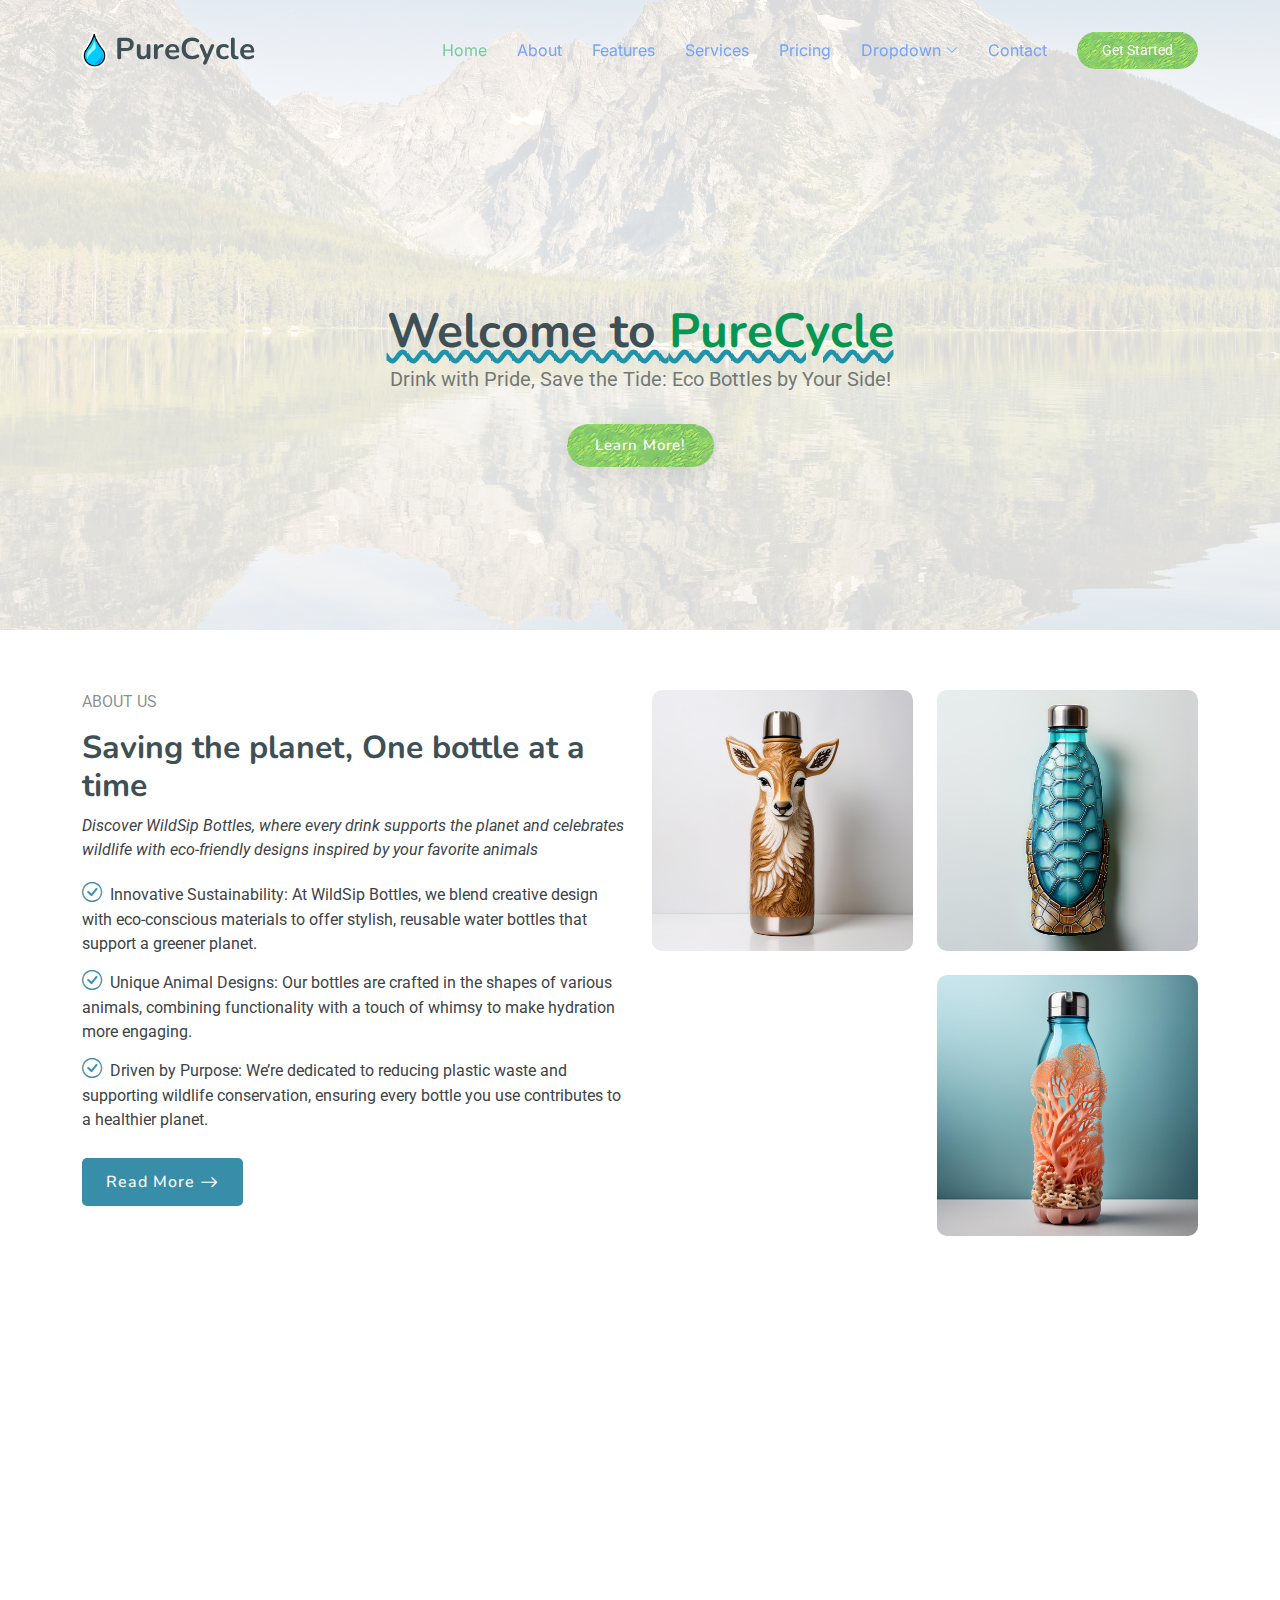
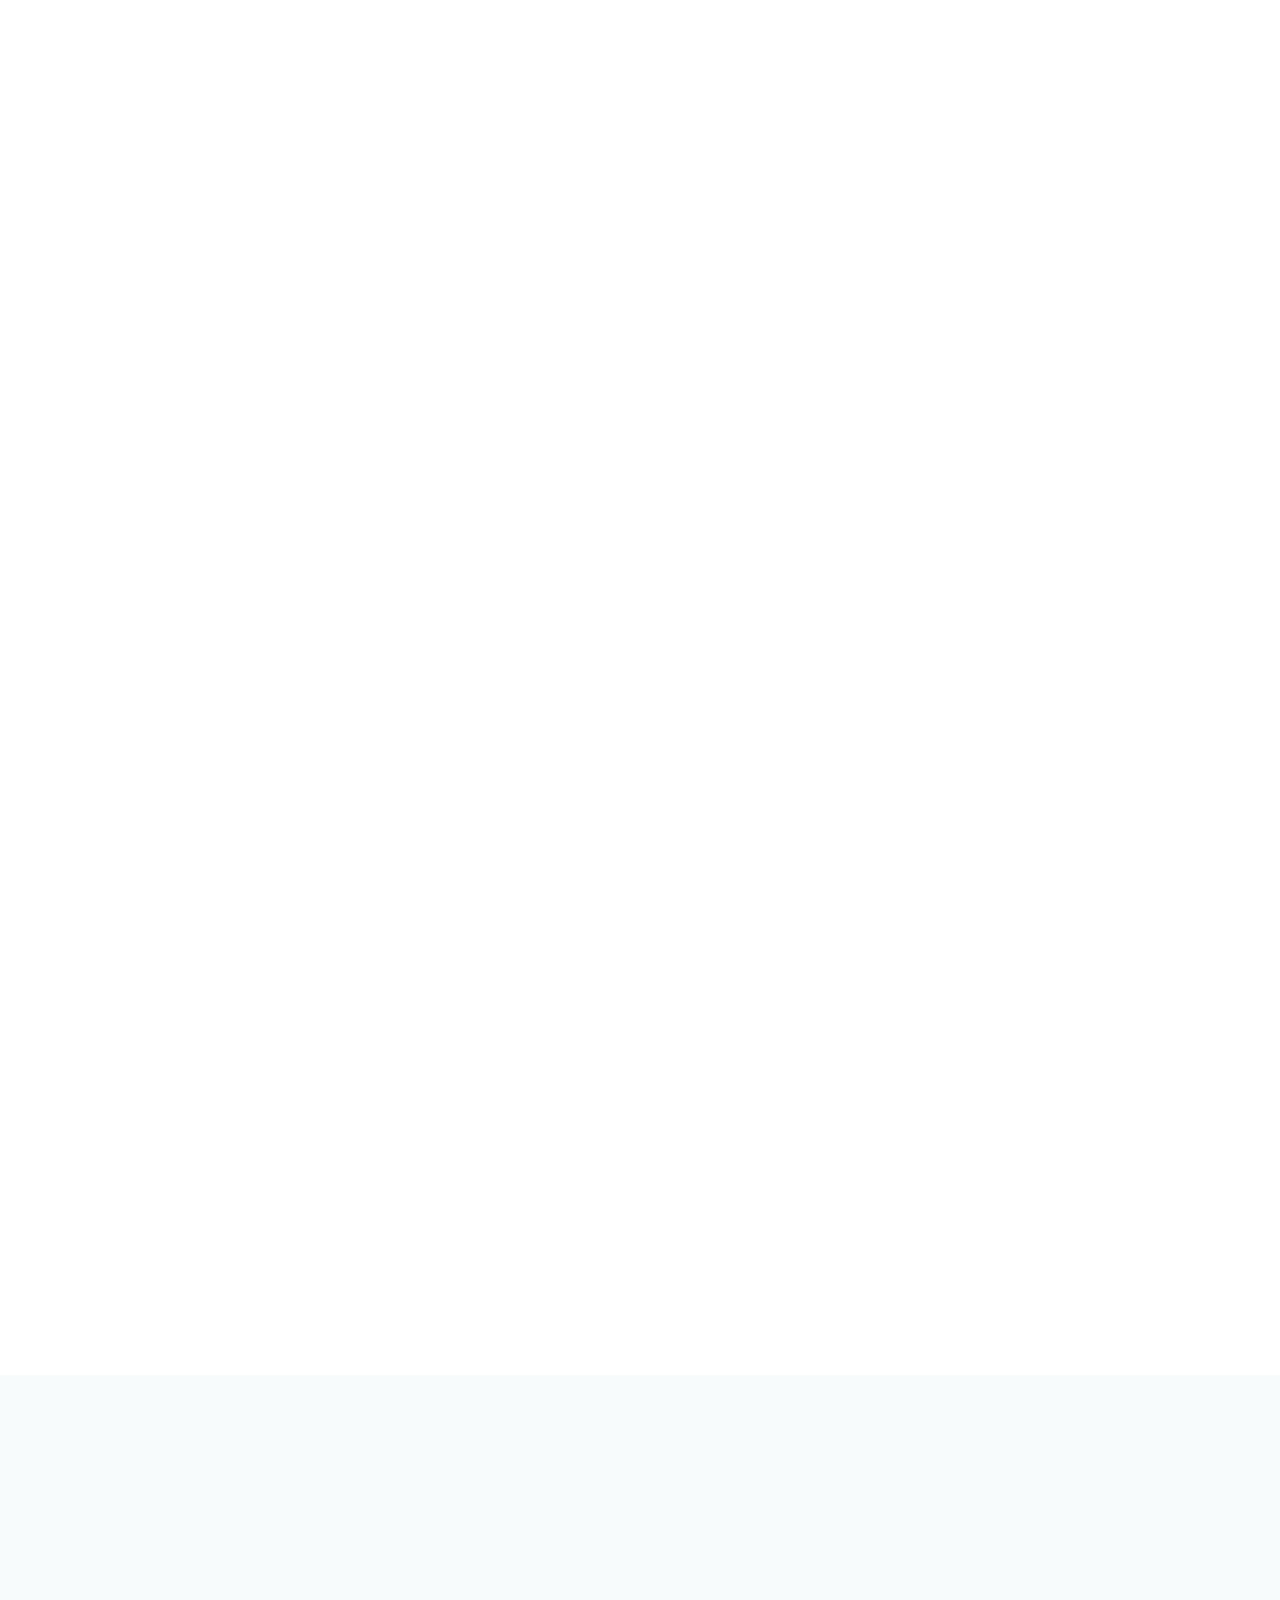
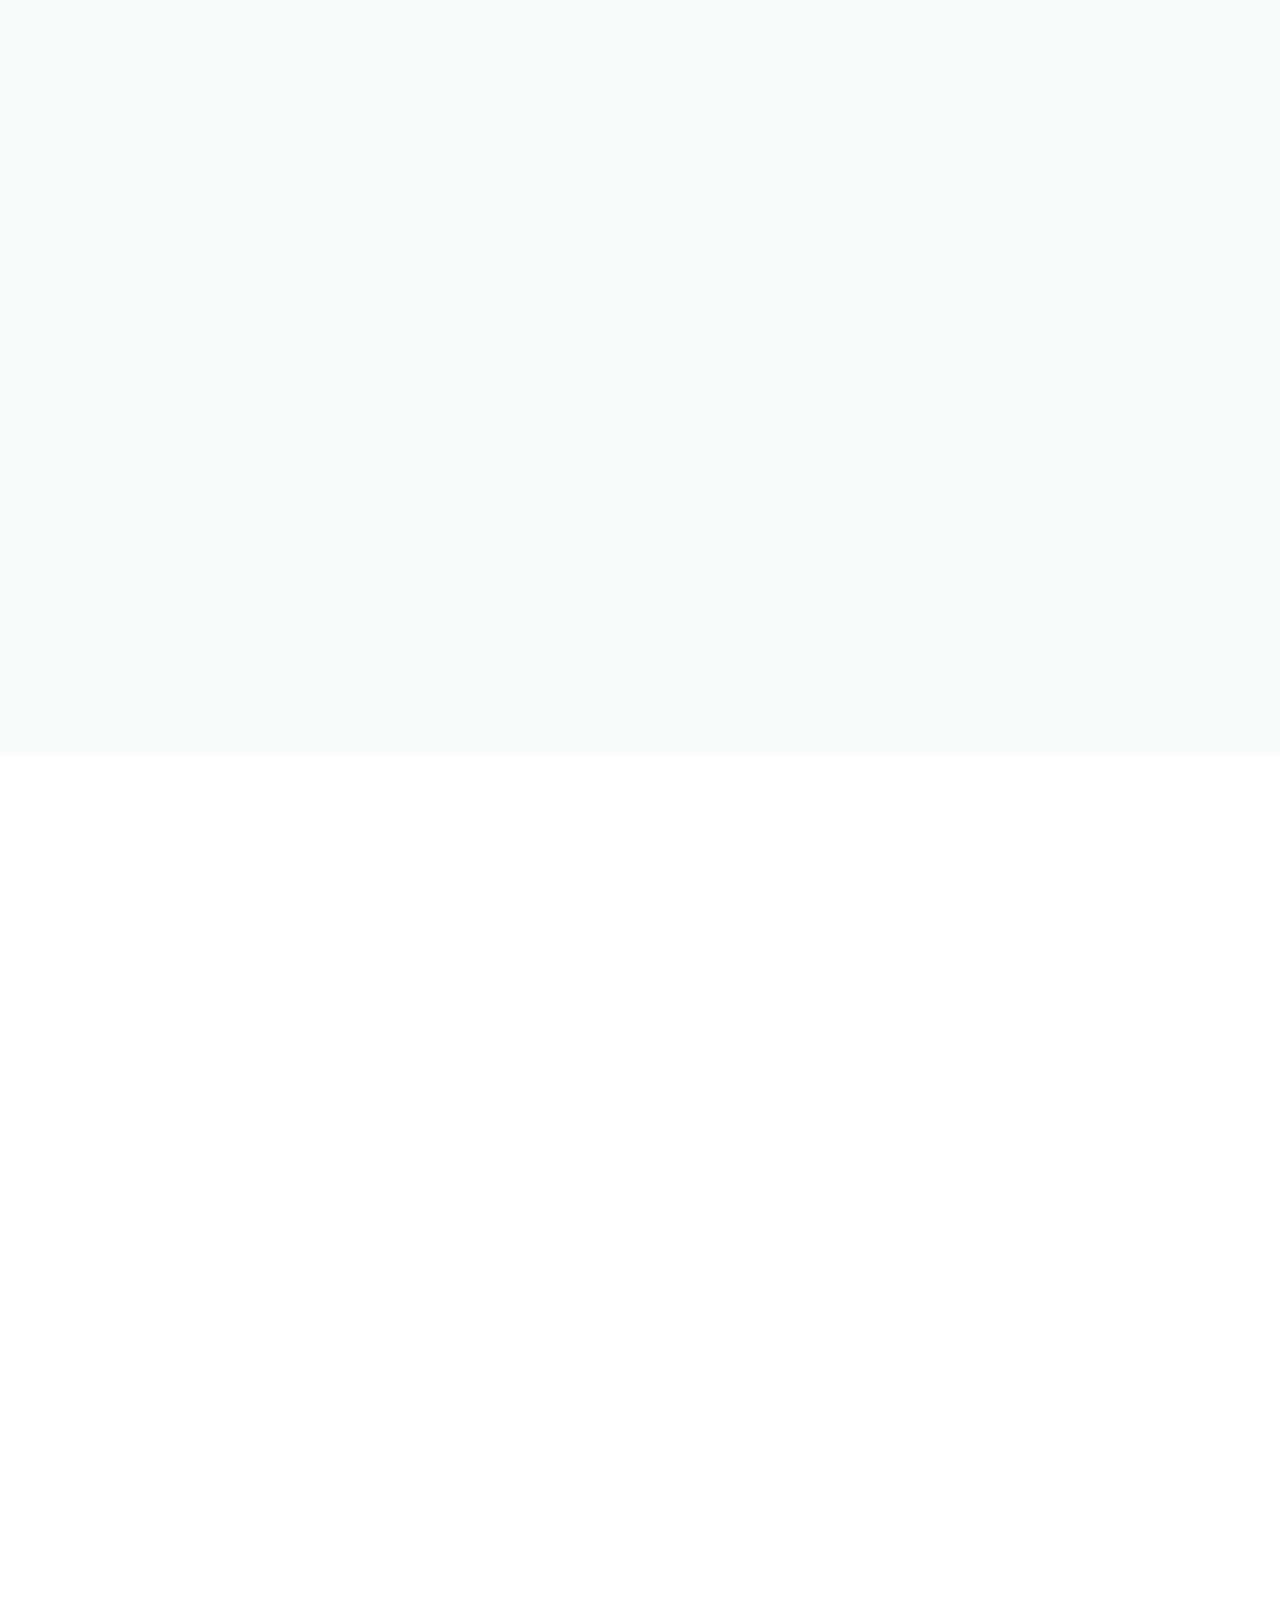
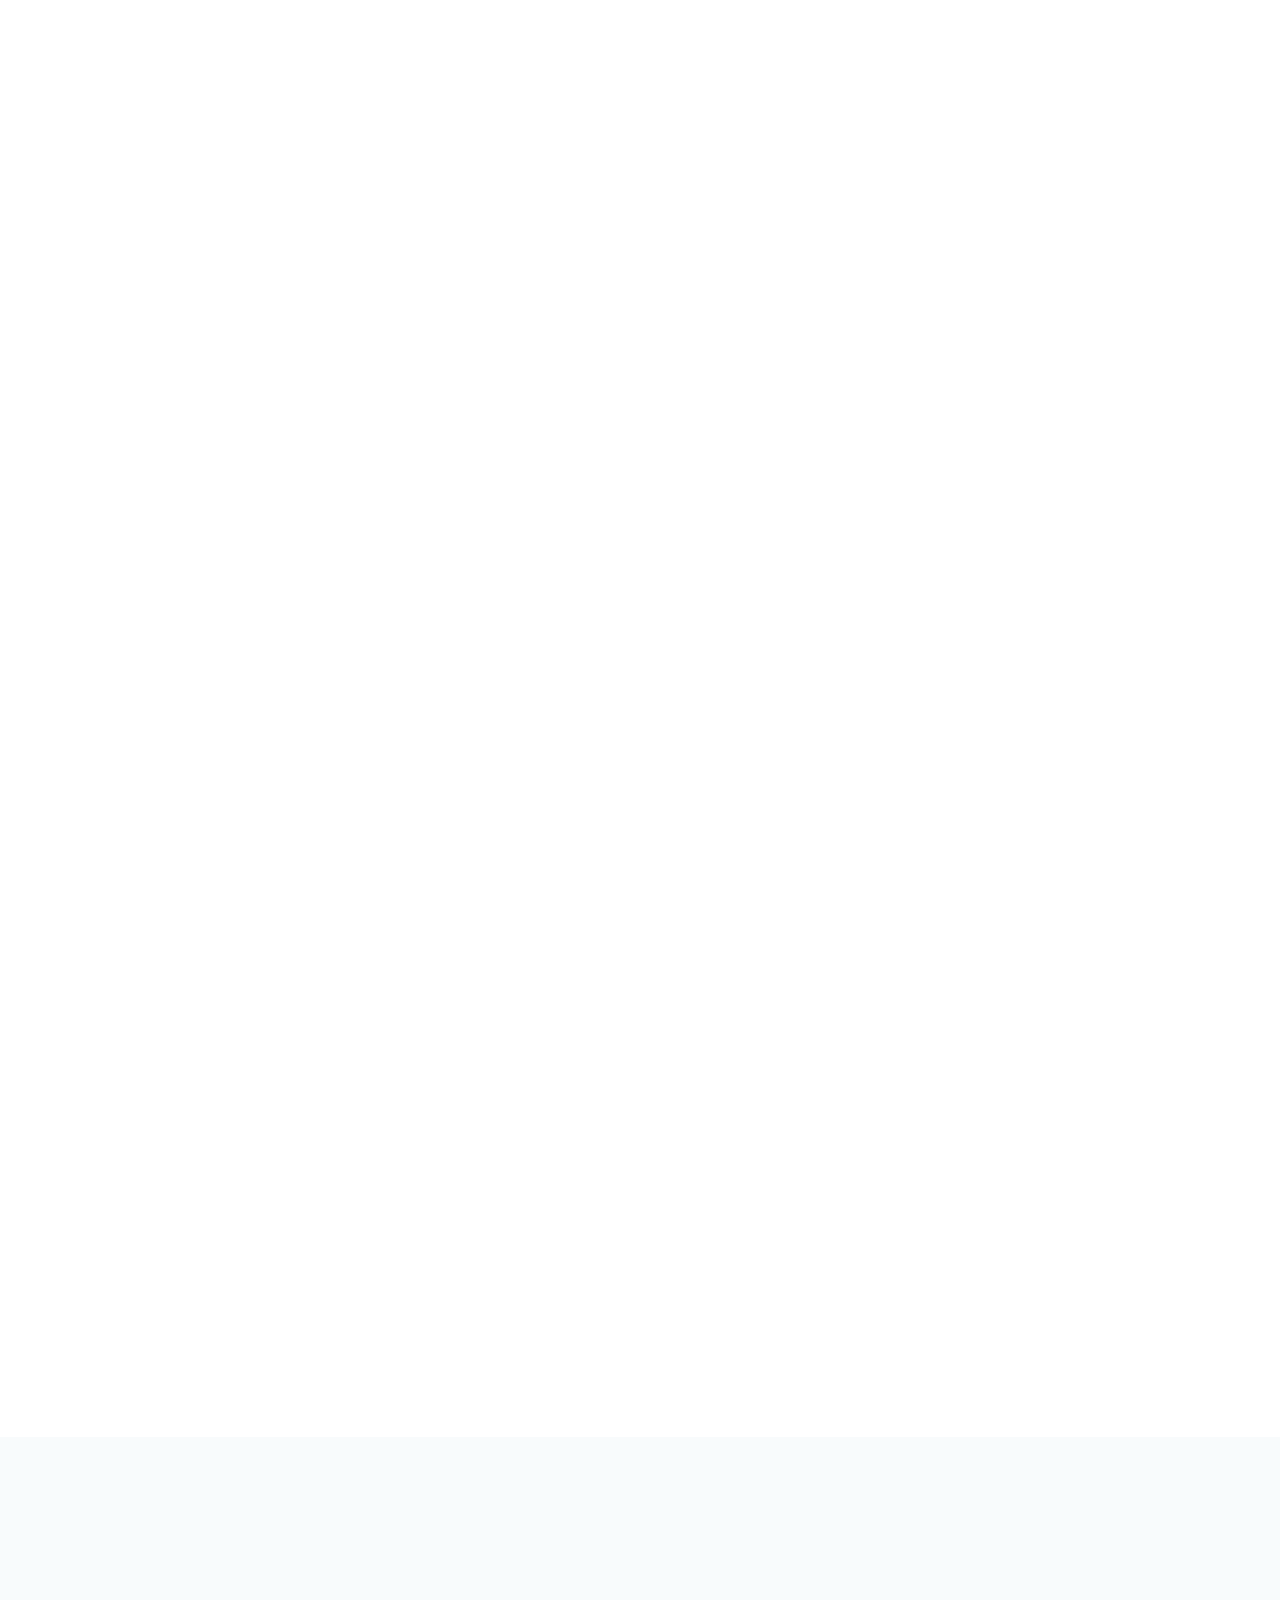
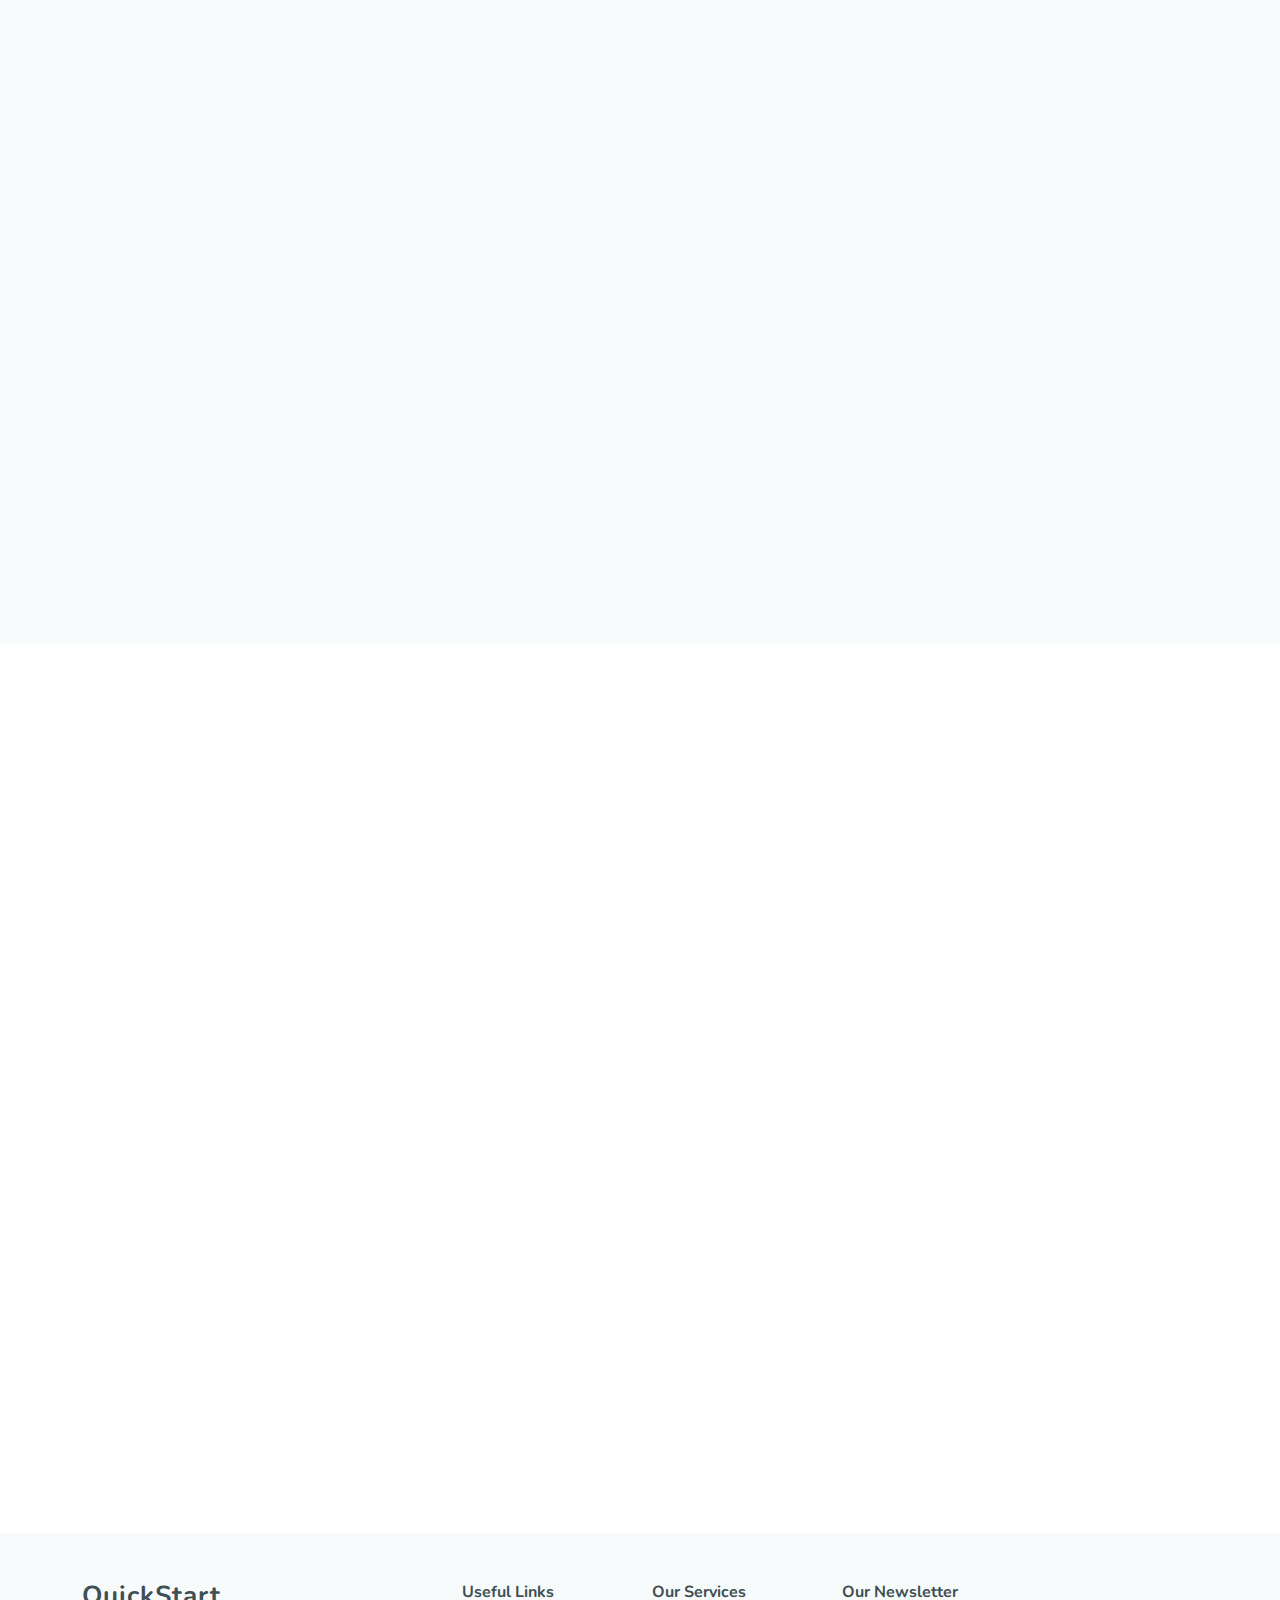
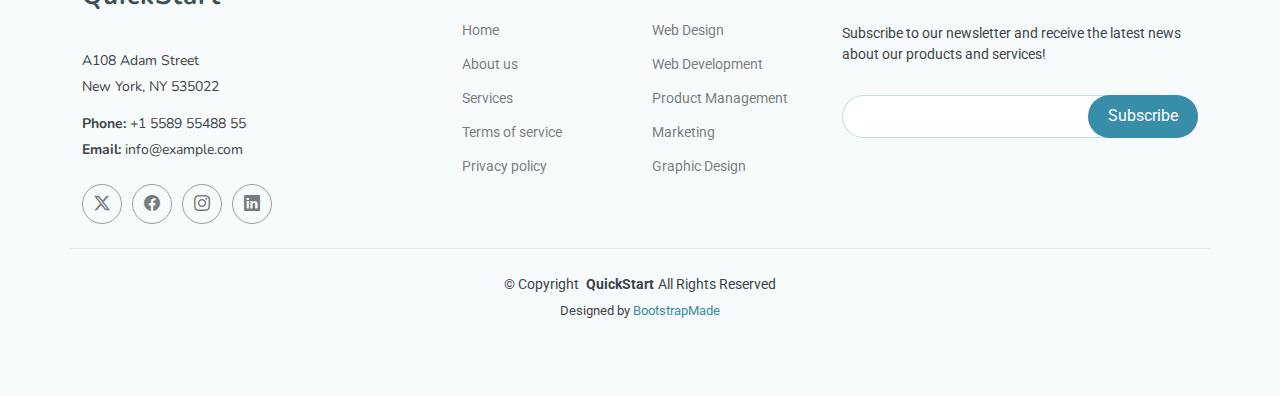
==== commit 161681cc: "Started To do stuff. Will finish at home. :)" ====
--- a/index.html
+++ b/index.html
@@ -4,7 +4,7 @@
 <head>
   <meta charset="utf-8">
   <meta content="width=device-width, initial-scale=1.0" name="viewport">
-  <title>Index - QuickStart Bootstrap Template</title>
+  <title>Animal Style Water Bottles</title>
   <meta name="description" content="">
   <meta name="keywords" content="">
 
@@ -42,8 +42,8 @@
     <div class="container-fluid container-xl position-relative d-flex align-items-center">
 
       <a href="index.html" class="logo d-flex align-items-center me-auto">
-        <img src="assets/img/logo.png" alt="">
-        <h1 class="sitename">QuickStart</h1>
+        <img src="assets/img/Myimages/droplet.png" alt="">
+        <h1 class="sitename">PureCycle</h1>
       </a>
 
       <nav id="navmenu" class="navmenu">
@@ -84,66 +84,23 @@
 
     <!-- Hero Section -->
     <section id="hero" class="hero section">
-      <div class="hero-bg">
-        <img src="assets/img/hero-bg-light.webp" alt="">
+      <div class="hero-bg ">
+        <img src="assets/img/Myimages/earth.jpg" alt="">
       </div>
       <div class="container text-center">
         <div class="d-flex flex-column justify-content-center align-items-center">
-          <h1 data-aos="fade-up">Welcome to <span>QuickStart</span></h1>
-          <p data-aos="fade-up" data-aos-delay="100">Quickly start your project now and set the stage for success<br></p>
+          <h1 class="wave" data-aos="fade-up">Welcome to <span>PureCycle</span></h1>
+          <p data-aos="fade-up" data-aos-delay="100">Drink with Pride, Save the Tide: Eco Bottles by Your Side!<br></p>
           <div class="d-flex" data-aos="fade-up" data-aos-delay="200">
-            <a href="#about" class="btn-get-started">Get Started</a>
-            <a href="https://www.youtube.com/watch?v=Y7f98aduVJ8" class="glightbox btn-watch-video d-flex align-items-center"><i class="bi bi-play-circle"></i><span>Watch Video</span></a>
-          </div>
-          <img src="assets/img/hero-services-img.webp" class="img-fluid hero-img" alt="" data-aos="zoom-out" data-aos-delay="300">
+            <a href="#about" class="btn-get-started">Learn More!</a>
+                    </div>
+          <img src="assets/img/Myimages/file.png" class="swirl img-fluid hero-img" alt="" data-aos="zoom-out" data-aos-delay="300">
         </div>
       </div>
 
     </section><!-- /Hero Section -->
 
-    <!-- Featured Services Section -->
-    <section id="featured-services" class="featured-services section light-background">
-
-      <div class="container">
-
-        <div class="row gy-4">
-
-          <div class="col-xl-4 col-lg-6" data-aos="fade-up" data-aos-delay="100">
-            <div class="service-item d-flex">
-              <div class="icon flex-shrink-0"><i class="bi bi-briefcase"></i></div>
-              <div>
-                <h4 class="title"><a href="#" class="stretched-link">Lorem Ipsum</a></h4>
-                <p class="description">Voluptatum deleniti atque corrupti quos dolores et quas molestias excepturi</p>
-              </div>
-            </div>
-          </div>
-          <!-- End Service Item -->
-
-          <div class="col-xl-4 col-lg-6" data-aos="fade-up" data-aos-delay="200">
-            <div class="service-item d-flex">
-              <div class="icon flex-shrink-0"><i class="bi bi-card-checklist"></i></div>
-              <div>
-                <h4 class="title"><a href="#" class="stretched-link">Dolor Sitema</a></h4>
-                <p class="description">Minim veniam, quis nostrud exercitation ullamco laboris nisi ut aliquip exa</p>
-              </div>
-            </div>
-          </div><!-- End Service Item -->
-
-          <div class="col-xl-4 col-lg-6" data-aos="fade-up" data-aos-delay="300">
-            <div class="service-item d-flex">
-              <div class="icon flex-shrink-0"><i class="bi bi-bar-chart"></i></div>
-              <div>
-                <h4 class="title"><a href="#" class="stretched-link">Sed ut perspiciatis</a></h4>
-                <p class="description">Duis aute irure dolor in reprehenderit in voluptate velit esse cillum</p>
-              </div>
-            </div>
-          </div><!-- End Service Item -->
-
-        </div>
-
-      </div>
-
-    </section><!-- /Featured Services Section -->
+ 
 
     <!-- About Section -->
     <section id="about" class="about section">
@@ -153,32 +110,31 @@
         <div class="row gy-4">
 
           <div class="col-lg-6 content" data-aos="fade-up" data-aos-delay="100">
-            <p class="who-we-are">Who We Are</p>
-            <h3>Unleashing Potential with Creative Strategy</h3>
+            <p class="who-we-are">About Us</p>
+            <h3>Saving the planet, One bottle at a time</h3>
             <p class="fst-italic">
-              Lorem ipsum dolor sit amet, consectetur adipiscing elit, sed do eiusmod tempor incididunt ut labore et dolore
-              magna aliqua.
+              Discover WildSip Bottles, where every drink supports the planet and celebrates wildlife with eco-friendly designs inspired by your favorite animals
             </p>
             <ul>
-              <li><i class="bi bi-check-circle"></i> <span>Ullamco laboris nisi ut aliquip ex ea commodo consequat.</span></li>
-              <li><i class="bi bi-check-circle"></i> <span>Duis aute irure dolor in reprehenderit in voluptate velit.</span></li>
-              <li><i class="bi bi-check-circle"></i> <span>Ullamco laboris nisi ut aliquip ex ea commodo consequat. Duis aute irure dolor in reprehenderit in voluptate trideta storacalaperda mastiro dolore eu fugiat nulla pariatur.</span></li>
+              <li><i class="bi bi-check-circle"></i> <span>Innovative Sustainability: At WildSip Bottles, we blend creative design with eco-conscious materials to offer stylish, reusable water bottles that support a greener planet.</span></li>
+              <li><i class="bi bi-check-circle"></i> <span>Unique Animal Designs: Our bottles are crafted in the shapes of various animals, combining functionality with a touch of whimsy to make hydration more engaging.</span></li>
+              <li><i class="bi bi-check-circle"></i> <span>Driven by Purpose: We’re dedicated to reducing plastic waste and supporting wildlife conservation, ensuring every bottle you use contributes to a healthier planet.</span></li>
             </ul>
-            <a href="#" class="read-more"><span>Read More</span><i class="bi bi-arrow-right"></i></a>
+            <a href="service-details.html" class="read-more"><span>Read More</span><i class="bi bi-arrow-right"></i></a>
           </div>
 
           <div class="col-lg-6 about-images" data-aos="fade-up" data-aos-delay="200">
             <div class="row gy-4">
               <div class="col-lg-6">
-                <img src="assets/img/about-company-1.jpg" class="img-fluid" alt="">
+                <img src="assets/img/Myimages/Firefly One Eco-Friendly Reusable Water Bottle in the shape of a deer on an all-white background 563.jpg" class="img-fluid" alt="">
               </div>
               <div class="col-lg-6">
                 <div class="row gy-4">
                   <div class="col-lg-12">
-                    <img src="assets/img/about-company-2.jpg" class="img-fluid" alt="">
+                    <img src="assets/img/Myimages/Firefly One oceanic Eco-Friendly Reusable Water Bottle on an all-white background in the shape of a  (1).jpg" class="img-fluid" alt="">
                   </div>
                   <div class="col-lg-12">
-                    <img src="assets/img/about-company-3.jpg" class="img-fluid" alt="">
+                    <img src="assets/img/Myimages/Firefly One Reusable Water Bottle shaped like corals on an all-white background 88778.jpg" class="img-fluid" alt="">
                   </div>
                 </div>
               </div>
@@ -191,42 +147,7 @@
       </div>
     </section><!-- /About Section -->
 
-    <!-- Clients Section -->
-    <section id="clients" class="clients section">
-
-      <div class="container" data-aos="fade-up">
-
-        <div class="row gy-4">
-
-          <div class="col-xl-2 col-md-3 col-6 client-logo">
-            <img src="assets/img/clients/client-1.png" class="img-fluid" alt="">
-          </div><!-- End Client Item -->
-
-          <div class="col-xl-2 col-md-3 col-6 client-logo">
-            <img src="assets/img/clients/client-2.png" class="img-fluid" alt="">
-          </div><!-- End Client Item -->
-
-          <div class="col-xl-2 col-md-3 col-6 client-logo">
-            <img src="assets/img/clients/client-3.png" class="img-fluid" alt="">
-          </div><!-- End Client Item -->
-
-          <div class="col-xl-2 col-md-3 col-6 client-logo">
-            <img src="assets/img/clients/client-4.png" class="img-fluid" alt="">
-          </div><!-- End Client Item -->
-
-          <div class="col-xl-2 col-md-3 col-6 client-logo">
-            <img src="assets/img/clients/client-5.png" class="img-fluid" alt="">
-          </div><!-- End Client Item -->
-
-          <div class="col-xl-2 col-md-3 col-6 client-logo">
-            <img src="assets/img/clients/client-6.png" class="img-fluid" alt="">
-          </div><!-- End Client Item -->
-
-        </div>
-
-      </div>
-
-    </section><!-- /Clients Section -->
+  
 
     <!-- Features Section -->
     <section id="features" class="features section">
@@ -234,7 +155,7 @@
       <!-- Section Title -->
       <div class="container section-title" data-aos="fade-up">
         <h2>Features</h2>
-        <p>Necessitatibus eius consequatur ex aliquid fuga eum quidem sint consectetur velit</p>
+        <p>WildSip Bottles feature eco-friendly materials, whimsical animal designs, and a durable build, making sustainable hydration both fun and functionalt</p>
       </div><!-- End Section Title -->
 
       <div class="container">
@@ -247,10 +168,10 @@
                 <a class="nav-link active show" data-bs-toggle="tab" data-bs-target="#features-tab-1">
                   <i class="bi bi-binoculars"></i>
                   <div>
-                    <h4 class="d-none d-lg-block">Modi sit est dela pireda nest</h4>
+                    <h4 class="d-none d-lg-block">Eco-Friendly Designs: </h4>
                     <p>
-                      Ullamco laboris nisi ut aliquip ex ea commodo consequat. Duis aute irure dolor in reprehenderit in voluptate
-                      velit esse cillum dolore eu fugiat nulla pariatur
+                      Crafted from sustainable materials, our bottles help reduce single-use plastic waste and promote a greener future.
+
                     </p>
                   </div>
                 </a>
@@ -259,10 +180,9 @@
                 <a class="nav-link" data-bs-toggle="tab" data-bs-target="#features-tab-2">
                   <i class="bi bi-box-seam"></i>
                   <div>
-                    <h4 class="d-none d-lg-block">Unde praesenti mara setra le</h4>
+                    <h4 class="d-none d-lg-block">Animal-Inspired Shapes</h4>
                     <p>
-                      Recusandae atque nihil. Delectus vitae non similique magnam molestiae sapiente similique
-                      tenetur aut voluptates sed voluptas ipsum voluptas
+                      Each bottle is uniquely styled to resemble your favorite animals, making hydration enjoyable and inspiring a connection with wildlife.
                     </p>
                   </div>
                 </a>
@@ -271,10 +191,9 @@
                 <a class="nav-link" data-bs-toggle="tab" data-bs-target="#features-tab-3">
                   <i class="bi bi-brightness-high"></i>
                   <div>
-                    <h4 class="d-none d-lg-block">Pariatur explica nitro dela</h4>
+                    <h4 class="d-none d-lg-block">Durable and Leak-Proof:</h4>
                     <p>
-                      Excepteur sint occaecat cupidatat non proident, sunt in culpa qui officia deserunt mollit anim id est laborum
-                      Debitis nulla est maxime voluptas dolor aut
+                      Engineered for durability and equipped with a secure, leak-proof cap to ensure your drinks stay safe and fresh.
                     </p>
                   </div>
                 </a>
@@ -288,7 +207,7 @@
             <div class="tab-content" data-aos="fade-up" data-aos-delay="200">
 
               <div class="tab-pane fade active show" id="features-tab-1">
-                <img src="assets/img/tabs-1.jpg" alt="" class="img-fluid">
+                <img src="assets/img/Myimages/woman.jpg" alt="" class="img-fluid">
               </div><!-- End Tab Content Item -->
 
               <div class="tab-pane fade" id="features-tab-2">
@@ -316,17 +235,16 @@
         <div class="row gy-4 justify-content-between features-item">
 
           <div class="col-lg-6" data-aos="fade-up" data-aos-delay="100">
-            <img src="assets/img/features-1.jpg" class="img-fluid" alt="">
+            <img src="assets/img/Myimages/athlete.jpg" class="img-fluid" alt="">
           </div>
 
           <div class="col-lg-5 d-flex align-items-center" data-aos="fade-up" data-aos-delay="200">
             <div class="content">
-              <h3>Corporis temporibus maiores provident</h3>
+              <h3>Meant for Athletes!</h3>
               <p>
-                Ullamco laboris nisi ut aliquip ex ea commodo consequat. Duis aute irure dolor in reprehenderit in voluptate
-                velit esse cillum dolore eu fugiat nulla pariatur. Excepteur sint occaecat cupidatat non proident.
+                WildSip Bottles are built to keep up with your active lifestyle, offering durability and reliability during your toughest workouts. With their unique animal designs, they add a touch of personality to your hydration routine while supporting a greener planet.
               </p>
-              <a href="#" class="btn more-btn">Learn More</a>
+             
             </div>
           </div>
 
@@ -347,7 +265,7 @@
                 <li><i class="bi bi-brightness-high flex-shrink-0"></i> Veniam quia modi magnam.</li>
               </ul>
               <p></p>
-              <a href="#" class="btn more-btn">Learn More</a>
+              
             </div>
 
           </div>
--- a/assets/css/main.css
+++ b/assets/css/main.css
@@ -29,8 +29,8 @@
 
 /* Nav Menu Colors - The following color variables are used specifically for the navigation menu. They are separate from the global colors to allow for more customization options */
 :root {
-  --nav-color: #313336;  /* The default color of the main navmenu links */
-  --nav-hover-color: #77b6ca; /* Applied to main navmenu links when they are hovered over or active */
+  --nav-color: #73a3fa;  /* The default color of the main navmenu links */
+  --nav-hover-color: #77ca9a; /* Applied to main navmenu links when they are hovered over or active */
   --nav-mobile-background-color: #ffffff; /* Used as the background color for mobile navigation menu */
   --nav-dropdown-background-color: #ffffff; /* Used as the background color for dropdown items that appear when hovering over primary navigation items */
   --nav-dropdown-color: #313336; /* Used for navigation links of the dropdown items in the navigation menu. */
@@ -179,7 +179,9 @@
 .header .btn-getstarted,
 .header .btn-getstarted:focus {
   color: var(--contrast-color);
-  background: var(--accent-color);
+  background-image: url("../img/Myimages/grass.jpg");
+  background-repeat: no-repeat;
+  background-size: cover;
   font-size: 14px;
   padding: 8px 25px;
   margin: 0 0 0 30px;
@@ -875,6 +877,7 @@
   position: absolute;
   inset: 0;
   z-index: 2;
+  
 }
 
 .hero .container {
@@ -890,7 +893,7 @@
 }
 
 .hero h1 span {
-  color: var(--accent-color);
+  color: #059652;
 }
 
 .hero p {
@@ -908,7 +911,9 @@
 
 .hero .btn-get-started {
   color: var(--contrast-color);
-  background: var(--accent-color);
+  background-image: url("../img/Myimages/grass.jpg");
+  background-repeat: no-repeat;
+  background-size: cover;
   font-family: var(--heading-font);
   font-weight: 500;
   font-size: 15px;
@@ -1946,4 +1951,46 @@
 --------------------------------------------------------------*/
 .starter-section {
   /* Add your styles here */
-}+}
+
+/* ----------------------------------------------
+ * Generated by Animista on 2024-9-16 13:6:26
+ * Licensed under FreeBSD License.
+ * See http://animista.net/license for more info. 
+ * w: http://animista.net, t: @cssanimista
+ * ---------------------------------------------- */
+
+/**
+ * ----------------------------------------
+ * animation rotate-center
+ * ----------------------------------------
+ */
+ @-webkit-keyframes rotate-center {
+  0% {
+    -webkit-transform: rotate(0);
+            transform: rotate(0);
+  }
+  100% {
+    -webkit-transform: rotate(360deg);
+            transform: rotate(360deg);
+  }
+}
+@keyframes rotate-center {
+  0% {
+    -webkit-transform: rotate(0);
+            transform: rotate(0);
+  }
+  100% {
+    -webkit-transform: rotate(360deg);
+            transform: rotate(360deg);
+  }
+}
+.swirl {
+  -webkit-animation: rotate-center 8s linear infinite both;
+	        animation: rotate-center 8s linear infinite both;
+}
+.wave {
+  text-decoration-line: underline;
+  text-decoration-color: #1f93aa;
+  text-decoration-style: wavy;  
+}
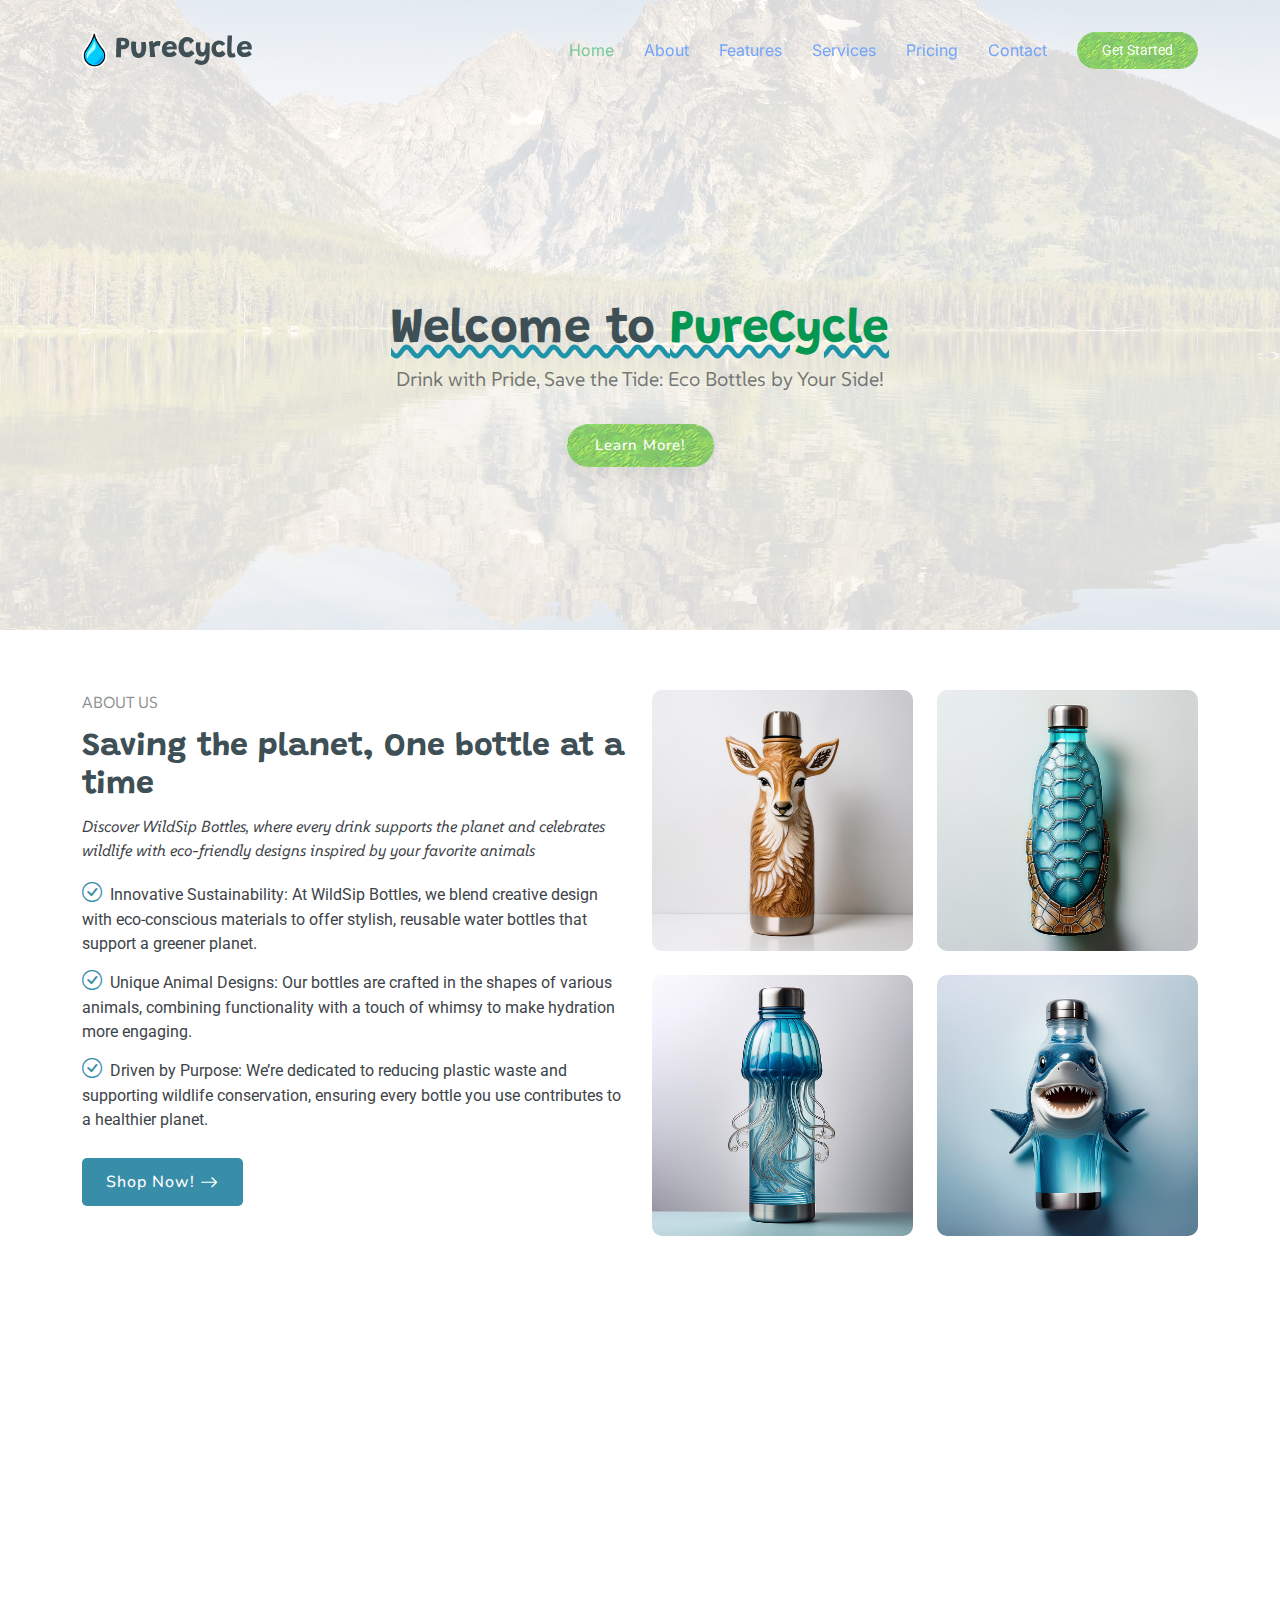
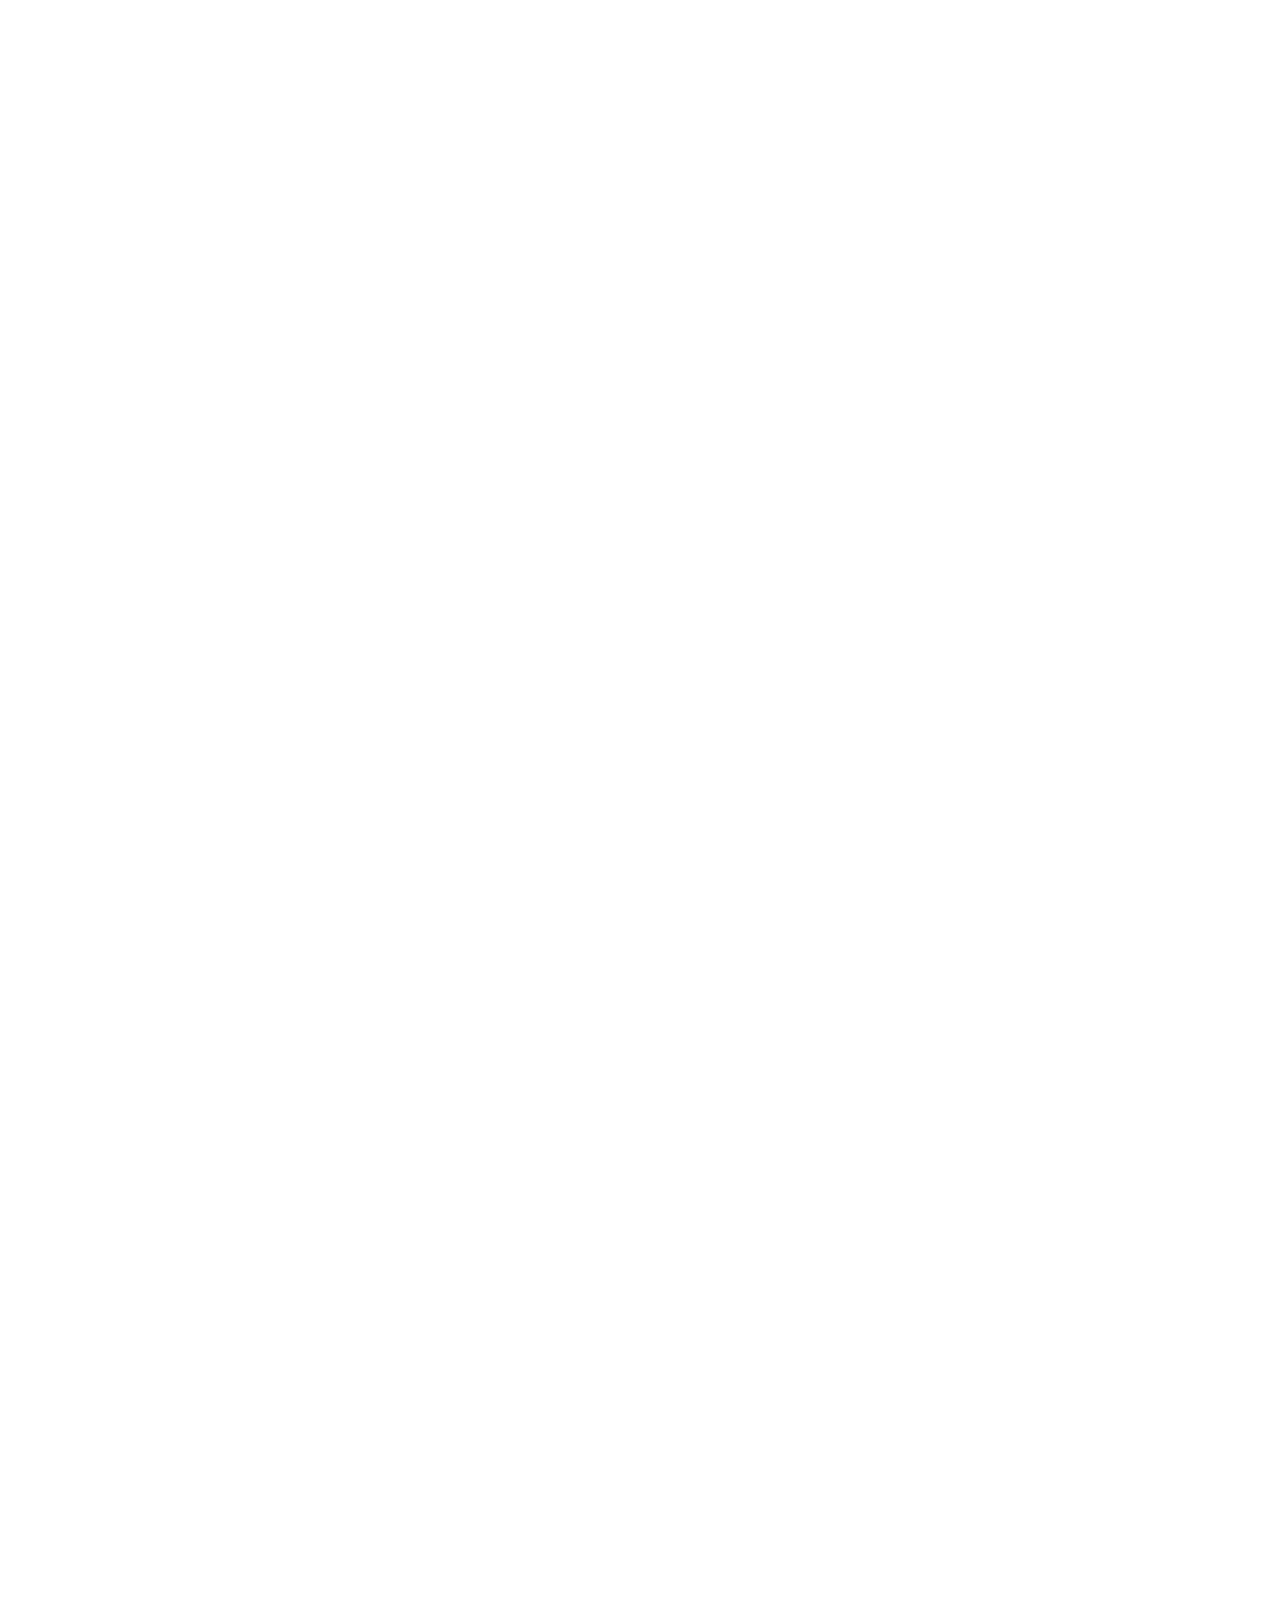
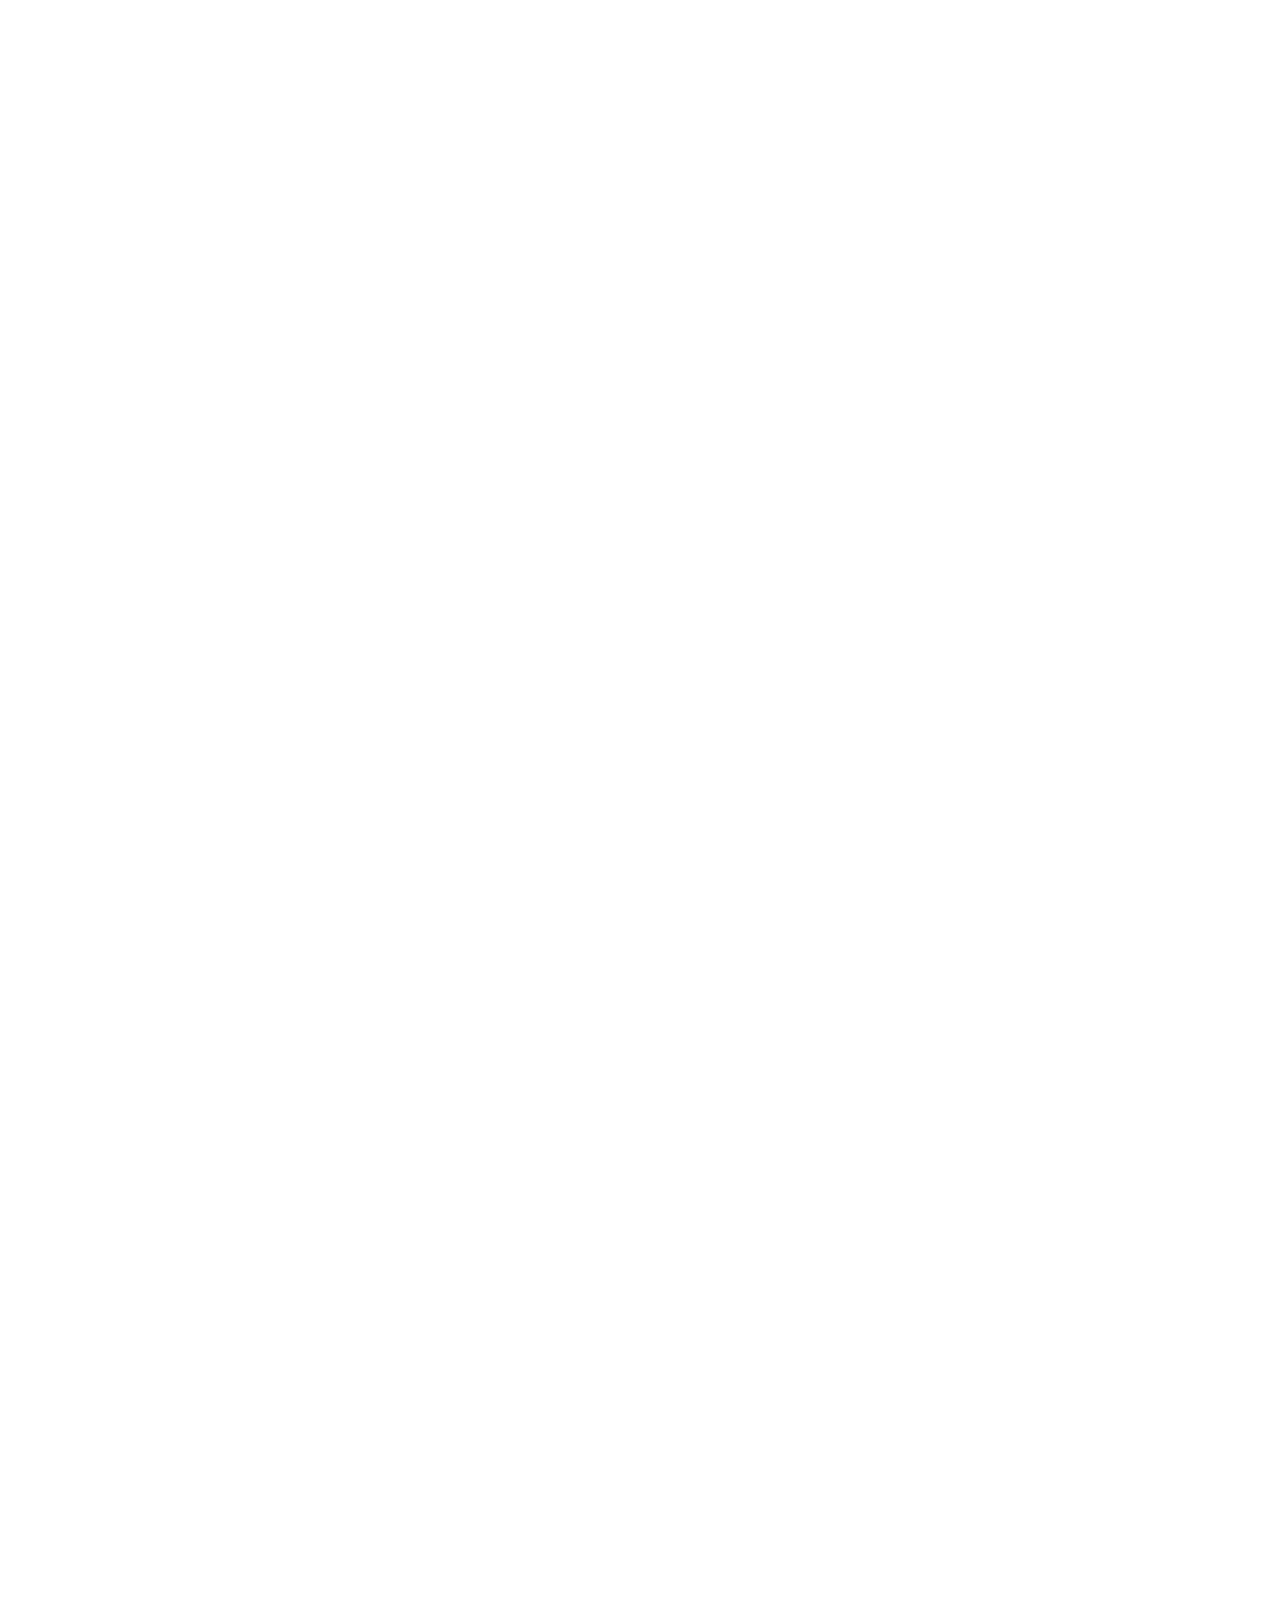
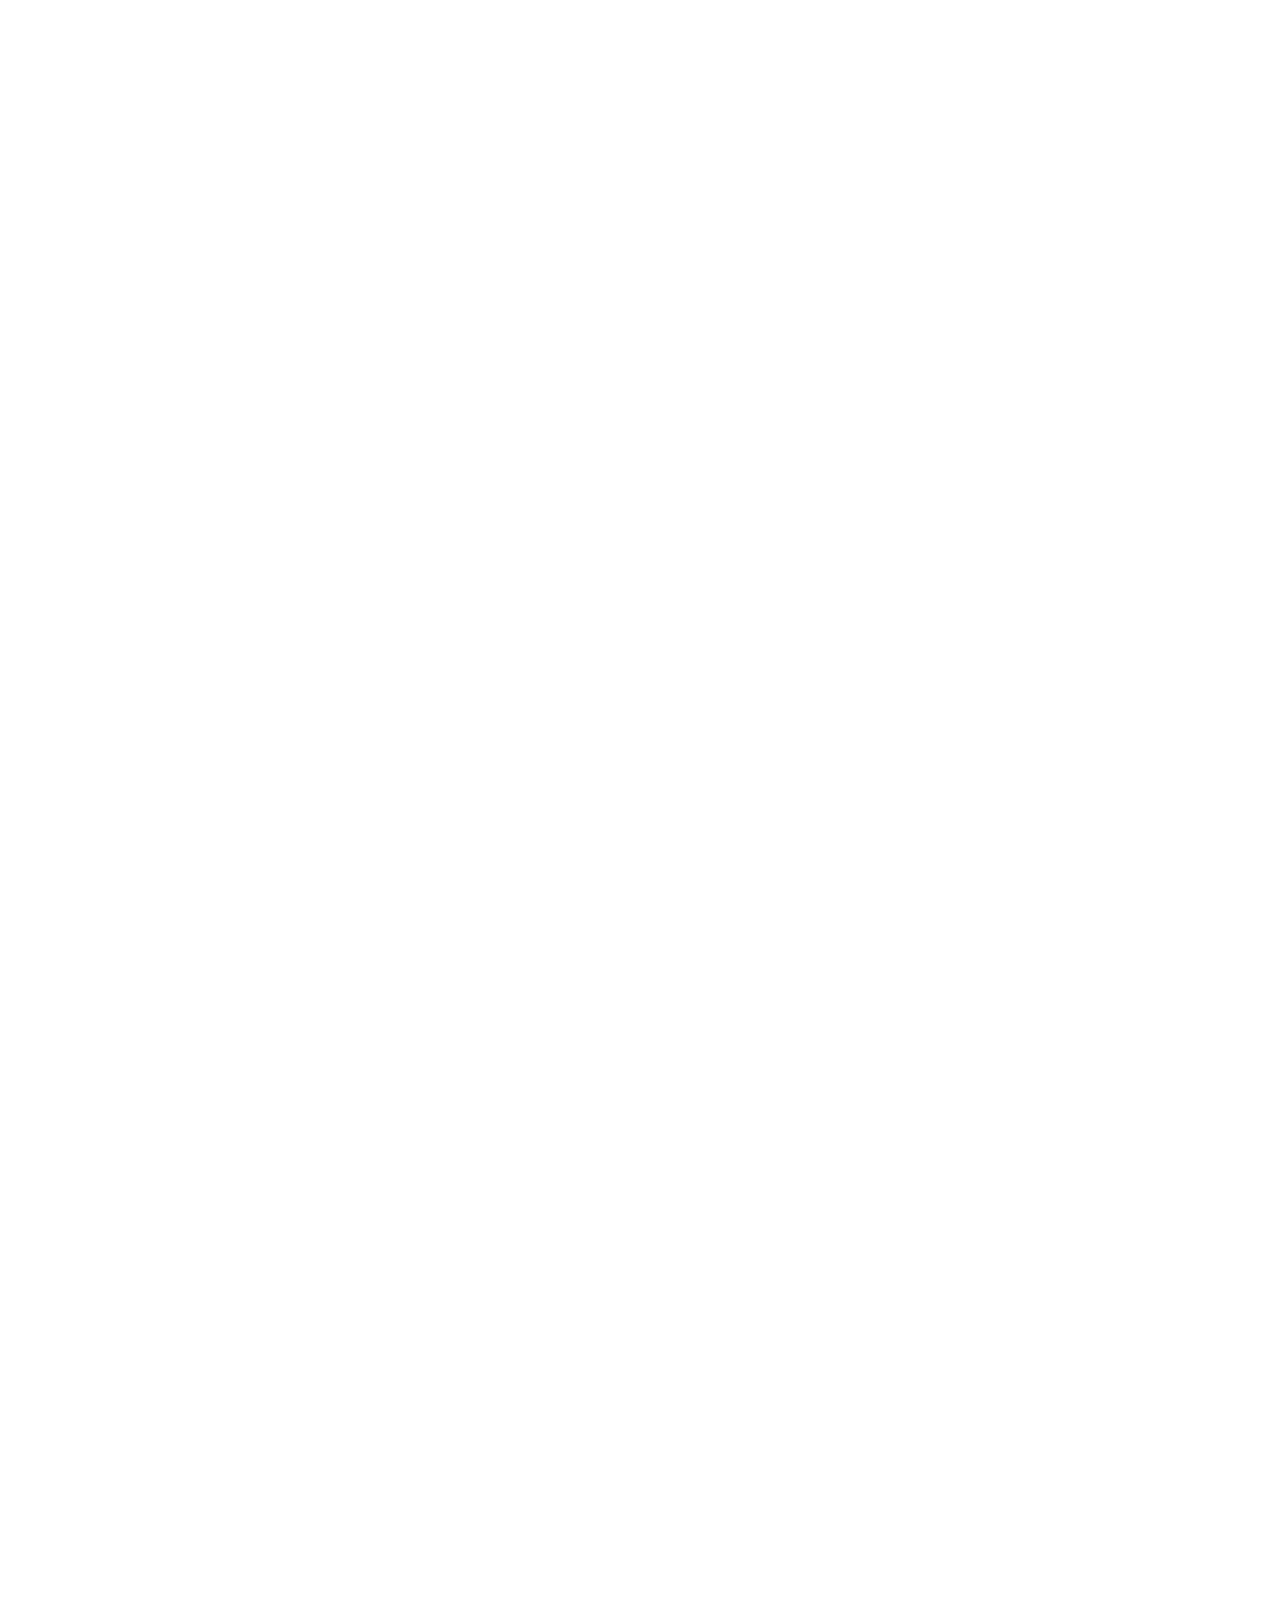
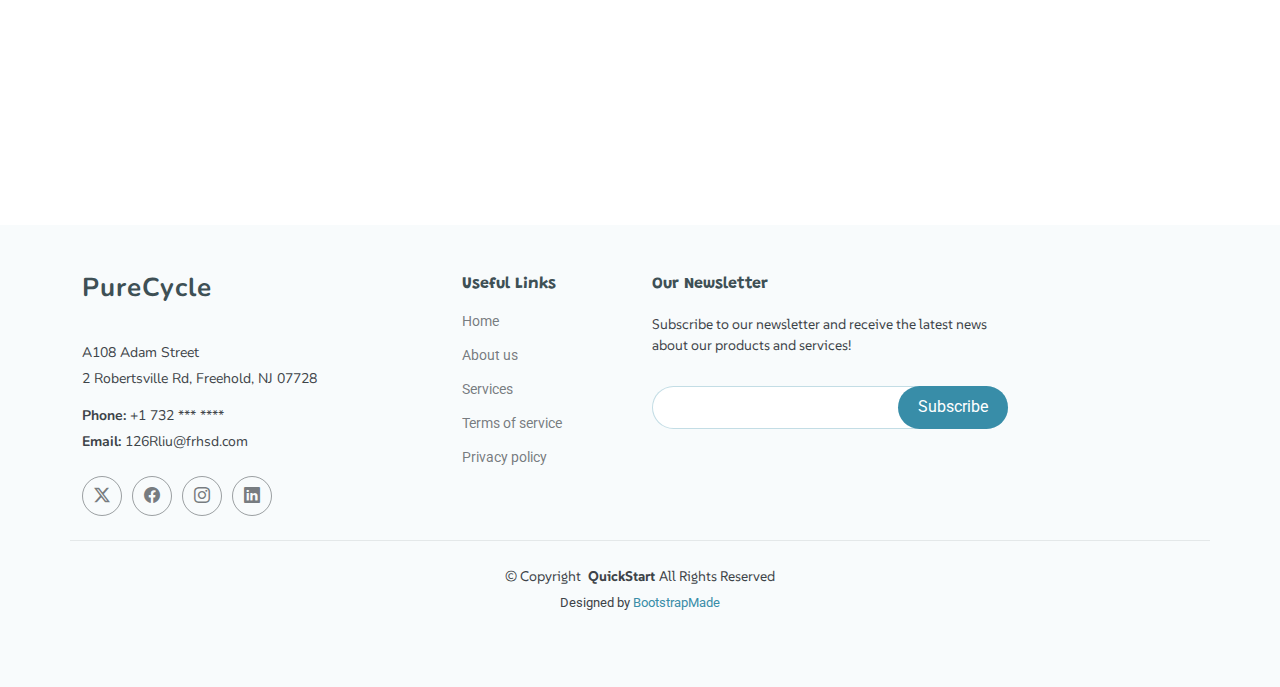
==== commit db5a9647: "Sorry for the delay, I was getting a new bed" ====
--- a/index.html
+++ b/index.html
@@ -16,7 +16,8 @@
   <link href="https://fonts.googleapis.com" rel="preconnect">
   <link href="https://fonts.gstatic.com" rel="preconnect" crossorigin>
   <link href="https://fonts.googleapis.com/css2?family=Roboto:ital,wght@0,100;0,300;0,400;0,500;0,700;0,900;1,100;1,300;1,400;1,500;1,700;1,900&family=Inter:wght@100;200;300;400;500;600;700;800;900&family=Nunito:ital,wght@0,200;0,300;0,400;0,500;0,600;0,700;0,800;0,900;1,200;1,300;1,400;1,500;1,600;1,700;1,800;1,900&display=swap" rel="stylesheet">
-
+  <link href="https://fonts.googleapis.com/css2?family=SUSE:wght@100..800&display=swap" rel="stylesheet">
+  <link href="https://fonts.googleapis.com/css2?family=Grandstander:ital,wght@0,100..900;1,100..900&display=swap" rel="stylesheet">
   <!-- Vendor CSS Files -->
   <link href="assets/vendor/bootstrap/css/bootstrap.min.css" rel="stylesheet">
   <link href="assets/vendor/bootstrap-icons/bootstrap-icons.css" rel="stylesheet">
@@ -53,23 +54,7 @@
           <li><a href="index.html#features">Features</a></li>
           <li><a href="index.html#services">Services</a></li>
           <li><a href="index.html#pricing">Pricing</a></li>
-          <li class="dropdown"><a href="#"><span>Dropdown</span> <i class="bi bi-chevron-down toggle-dropdown"></i></a>
-            <ul>
-              <li><a href="#">Dropdown 1</a></li>
-              <li class="dropdown"><a href="#"><span>Deep Dropdown</span> <i class="bi bi-chevron-down toggle-dropdown"></i></a>
-                <ul>
-                  <li><a href="#">Deep Dropdown 1</a></li>
-                  <li><a href="#">Deep Dropdown 2</a></li>
-                  <li><a href="#">Deep Dropdown 3</a></li>
-                  <li><a href="#">Deep Dropdown 4</a></li>
-                  <li><a href="#">Deep Dropdown 5</a></li>
-                </ul>
-              </li>
-              <li><a href="#">Dropdown 2</a></li>
-              <li><a href="#">Dropdown 3</a></li>
-              <li><a href="#">Dropdown 4</a></li>
-            </ul>
-          </li>
+ 
           <li><a href="index.html#contact">Contact</a></li>
         </ul>
         <i class="mobile-nav-toggle d-xl-none bi bi-list"></i>
@@ -120,7 +105,7 @@
               <li><i class="bi bi-check-circle"></i> <span>Unique Animal Designs: Our bottles are crafted in the shapes of various animals, combining functionality with a touch of whimsy to make hydration more engaging.</span></li>
               <li><i class="bi bi-check-circle"></i> <span>Driven by Purpose: We’re dedicated to reducing plastic waste and supporting wildlife conservation, ensuring every bottle you use contributes to a healthier planet.</span></li>
             </ul>
-            <a href="service-details.html" class="read-more"><span>Read More</span><i class="bi bi-arrow-right"></i></a>
+            <a href="index.html#pricing" class="read-more"><span>Shop Now!</span><i class="bi bi-arrow-right"></i></a>
           </div>
 
           <div class="col-lg-6 about-images" data-aos="fade-up" data-aos-delay="200">
@@ -129,13 +114,17 @@
                 <img src="assets/img/Myimages/Firefly One Eco-Friendly Reusable Water Bottle in the shape of a deer on an all-white background 563.jpg" class="img-fluid" alt="">
               </div>
               <div class="col-lg-6">
+                <img src="assets/img/Myimages/Firefly One oceanic Eco-Friendly Reusable Water Bottle on an all-white background in the shape of a  (1).jpg" class="img-fluid" alt="">
+              </div>
+              <div class="col-lg-6">
+                <img src="assets/img/Myimages/Firefly Shaped like a jellyfish. One Reusable Water Bottle on an all-white background 16059.jpg" class="img-fluid" alt="">
+              </div>
+              <div class="col-lg-6">
                 <div class="row gy-4">
                   <div class="col-lg-12">
-                    <img src="assets/img/Myimages/Firefly One oceanic Eco-Friendly Reusable Water Bottle on an all-white background in the shape of a  (1).jpg" class="img-fluid" alt="">
+                    <img src="assets/img/Myimages/Firefly Shaped like a shark. One Reusable Water Bottle on an all-white background 12493.jpg" class="img-fluid" alt="">
                   </div>
-                  <div class="col-lg-12">
-                    <img src="assets/img/Myimages/Firefly One Reusable Water Bottle shaped like corals on an all-white background 88778.jpg" class="img-fluid" alt="">
-                  </div>
+                
                 </div>
               </div>
             </div>
@@ -255,14 +244,15 @@
           <div class="col-lg-5 d-flex align-items-center order-2 order-lg-1" data-aos="fade-up" data-aos-delay="100">
 
             <div class="content">
-              <h3>Neque ipsum omnis sapiente quod quia dicta</h3>
+              <h3>Stay Hydrated While You Work</h3>
               <p>
-                Quidem qui dolore incidunt aut. In assumenda harum id iusto lorena plasico mares
+                Enjoy a refreshing way to stay focused and productive, all while making a positive impact on the environment.
               </p>
               <ul>
-                <li><i class="bi bi-easel flex-shrink-0"></i> Et corporis ea eveniet ducimus.</li>
-                <li><i class="bi bi-patch-check flex-shrink-0"></i> Exercitationem dolorem sapiente.</li>
-                <li><i class="bi bi-brightness-high flex-shrink-0"></i> Veniam quia modi magnam.</li>
+                <li><i class="bi bi-easel flex-shrink-0"></i> Keeps you hydrated throughout the workday, improving focus and productivity.</li>
+                <li><i class="bi bi-patch-check flex-shrink-0"></i>Reduces single-use plastic waste, supporting eco-friendly habits in the office.
+                </li>
+                <li><i class="bi bi-brightness-high flex-shrink-0"></i>Convenient, durable, and cost-effective for long-term use.</li>
               </ul>
               <p></p>
               
@@ -271,7 +261,28 @@
           </div>
 
           <div class="col-lg-6 order-1 order-lg-2" data-aos="fade-up" data-aos-delay="200">
-            <img src="assets/img/features-2.jpg" class="img-fluid" alt="">
+            
+              <div class="row gy-4">
+                <div class="col-lg-6">
+                  <img src="assets/img/Myimages/Firefly Shaped like a manatee. One Reusable Water Bottle on an all-white background 92819.jpg" class="img-fluid" alt="">
+                </div>
+                <div class="col-lg-6">
+                  <img src="assets/img/Myimages/Firefly Shaped like a orca. One Eco-Friendly Reusable Water Bottle on an all-white background 91301.jpg" class="img-fluid" alt="">
+                </div>
+                <div class="col-lg-6">
+                  <img src="assets/img/Myimages/Firefly Shaped like a stingray. One Eco-Friendly Reusable Water Bottle on an all-white background 59.jpg" class="img-fluid" alt="">
+                </div>
+                <div class="col-lg-6">
+                  <div class="row gy-4">
+                    <div class="col-lg-12">
+                      <img src="assets/img/Myimages/Firefly Shaped like a stingray. One Eco-Friendly Reusable Water Bottle on an all-white background 87.jpg" class="img-fluid" alt="">
+                    </div>
+                  
+                  </div>
+                </div>
+              </div>
+  
+            
           </div>
 
         </div><!-- Features Item -->
@@ -280,149 +291,8 @@
 
     </section><!-- /Features Details Section -->
 
-    <!-- Services Section -->
-    <section id="services" class="services section light-background">
-
-      <!-- Section Title -->
-      <div class="container section-title" data-aos="fade-up">
-        <h2>Services</h2>
-        <p>Necessitatibus eius consequatur ex aliquid fuga eum quidem sint consectetur velit</p>
-      </div><!-- End Section Title -->
-
-      <div class="container">
-
-        <div class="row g-5">
-
-          <div class="col-lg-6" data-aos="fade-up" data-aos-delay="100">
-            <div class="service-item item-cyan position-relative">
-              <i class="bi bi-activity icon"></i>
-              <div>
-                <h3>Nesciunt Mete</h3>
-                <p>Provident nihil minus qui consequatur non omnis maiores. Eos accusantium minus dolores iure perferendis tempore et consequatur.</p>
-                <a href="#" class="read-more stretched-link">Learn More <i class="bi bi-arrow-right"></i></a>
-              </div>
-            </div>
-          </div><!-- End Service Item -->
-
-          <div class="col-lg-6" data-aos="fade-up" data-aos-delay="200">
-            <div class="service-item item-orange position-relative">
-              <i class="bi bi-broadcast icon"></i>
-              <div>
-                <h3>Eosle Commodi</h3>
-                <p>Ut autem aut autem non a. Sint sint sit facilis nam iusto sint. Libero corrupti neque eum hic non ut nesciunt dolorem.</p>
-                <a href="#" class="read-more stretched-link">Learn More <i class="bi bi-arrow-right"></i></a>
-              </div>
-            </div>
-          </div><!-- End Service Item -->
-
-          <div class="col-lg-6" data-aos="fade-up" data-aos-delay="300">
-            <div class="service-item item-teal position-relative">
-              <i class="bi bi-easel icon"></i>
-              <div>
-                <h3>Ledo Markt</h3>
-                <p>Ut excepturi voluptatem nisi sed. Quidem fuga consequatur. Minus ea aut. Vel qui id voluptas adipisci eos earum corrupti.</p>
-                <a href="#" class="read-more stretched-link">Learn More <i class="bi bi-arrow-right"></i></a>
-              </div>
-            </div>
-          </div><!-- End Service Item -->
-
-          <div class="col-lg-6" data-aos="fade-up" data-aos-delay="400">
-            <div class="service-item item-red position-relative">
-              <i class="bi bi-bounding-box-circles icon"></i>
-              <div>
-                <h3>Asperiores Commodi</h3>
-                <p>Non et temporibus minus omnis sed dolor esse consequatur. Cupiditate sed error ea fuga sit provident adipisci neque.</p>
-                <a href="#" class="read-more stretched-link">Learn More <i class="bi bi-arrow-right"></i></a>
-              </div>
-            </div>
-          </div><!-- End Service Item -->
-
-          <div class="col-lg-6" data-aos="fade-up" data-aos-delay="500">
-            <div class="service-item item-indigo position-relative">
-              <i class="bi bi-calendar4-week icon"></i>
-              <div>
-                <h3>Velit Doloremque.</h3>
-                <p>Cumque et suscipit saepe. Est maiores autem enim facilis ut aut ipsam corporis aut. Sed animi at autem alias eius labore.</p>
-                <a href="#" class="read-more stretched-link">Learn More <i class="bi bi-arrow-right"></i></a>
-              </div>
-            </div>
-          </div><!-- End Service Item -->
-
-          <div class="col-lg-6" data-aos="fade-up" data-aos-delay="600">
-            <div class="service-item item-pink position-relative">
-              <i class="bi bi-chat-square-text icon"></i>
-              <div>
-                <h3>Dolori Architecto</h3>
-                <p>Hic molestias ea quibusdam eos. Fugiat enim doloremque aut neque non et debitis iure. Corrupti recusandae ducimus enim.</p>
-                <a href="#" class="read-more stretched-link">Learn More <i class="bi bi-arrow-right"></i></a>
-              </div>
-            </div>
-          </div><!-- End Service Item -->
-
-        </div>
-
-      </div>
-
-    </section><!-- /Services Section -->
-
-    <!-- More Features Section -->
-    <section id="more-features" class="more-features section">
-
-      <div class="container">
-
-        <div class="row justify-content-around gy-4">
-
-          <div class="col-lg-6 d-flex flex-column justify-content-center order-2 order-lg-1" data-aos="fade-up" data-aos-delay="100">
-            <h3>Enim quis est voluptatibus aliquid consequatur</h3>
-            <p>Esse voluptas cumque vel exercitationem. Reiciendis est hic accusamus. Non ipsam et sed minima temporibus laudantium. Soluta voluptate sed facere corporis dolores excepturi</p>
-
-            <div class="row">
-
-              <div class="col-lg-6 icon-box d-flex">
-                <i class="bi bi-easel flex-shrink-0"></i>
-                <div>
-                  <h4>Lorem Ipsum</h4>
-                  <p>Voluptatum deleniti atque corrupti quos dolores et quas molestias </p>
-                </div>
-              </div><!-- End Icon Box -->
-
-              <div class="col-lg-6 icon-box d-flex">
-                <i class="bi bi-patch-check flex-shrink-0"></i>
-                <div>
-                  <h4>Nemo Enim</h4>
-                  <p>At vero eos et accusamus et iusto odio dignissimos ducimus qui blanditiise</p>
-                </div>
-              </div><!-- End Icon Box -->
-
-              <div class="col-lg-6 icon-box d-flex">
-                <i class="bi bi-brightness-high flex-shrink-0"></i>
-                <div>
-                  <h4>Dine Pad</h4>
-                  <p>Explicabo est voluptatum asperiores consequatur magnam. Et veritatis odit</p>
-                </div>
-              </div><!-- End Icon Box -->
-
-              <div class="col-lg-6 icon-box d-flex">
-                <i class="bi bi-brightness-high flex-shrink-0"></i>
-                <div>
-                  <h4>Tride clov</h4>
-                  <p>Est voluptatem labore deleniti quis a delectus et. Saepe dolorem libero sit</p>
-                </div>
-              </div><!-- End Icon Box -->
-
-            </div>
-
-          </div>
-
-          <div class="features-image col-lg-5 order-1 order-lg-2" data-aos="fade-up" data-aos-delay="200">
-            <img src="assets/img/features-3.jpg" alt="">
-          </div>
-
-        </div>
-
-      </div>
-
-    </section><!-- /More Features Section -->
+    
+  
 
     <!-- Pricing Section -->
     <section id="pricing" class="pricing section">
@@ -430,7 +300,7 @@
       <!-- Section Title -->
       <div class="container section-title" data-aos="fade-up">
         <h2>Pricing</h2>
-        <p>Necessitatibus eius consequatur ex aliquid fuga eum quidem sint consectetur velit</p>
+        <p>[Get your own animal-shaped reusable water bottle and make a difference. Shop now and reduce your plastic waste while staying hydrated in style!]        </p>
       </div><!-- End Section Title -->
 
       <div class="container">
@@ -439,19 +309,20 @@
 
           <div class="col-lg-4" data-aos="zoom-in" data-aos-delay="100">
             <div class="pricing-item">
-              <h3>Free Plan</h3>
-              <p class="description">Ullam mollitia quasi nobis soluta in voluptatum et sint palora dex strater</p>
-              <h4><sup>$</sup>0<span> / month</span></h4>
-              <a href="#" class="cta-btn">Start a free trial</a>
-              <p class="text-center small">No credit card required</p>
+              <h3>Beginner Bottle</h3>
+              <p class="description">A beginner reusable water bottle is lightweight, easy to use, and perfect for those starting their eco-friendly hydration journey.</p>
+              <h4><sup>$</sup>25</h4>
+              <a href="#" class="cta-btn">Buy Now!</a>
+              <p class="text-center small">[Save the Planet Now!]</p>
               <ul>
-                <li><i class="bi bi-check"></i> <span>Quam adipiscing vitae proin</span></li>
-                <li><i class="bi bi-check"></i> <span>Nec feugiat nisl pretium</span></li>
-                <li><i class="bi bi-check"></i> <span>Nulla at volutpat diam uteera</span></li>
-                <li class="na"><i class="bi bi-x"></i> <span>Pharetra massa massa ultricies</span></li>
-                <li class="na"><i class="bi bi-x"></i> <span>Massa ultricies mi quis hendrerit</span></li>
-                <li class="na"><i class="bi bi-x"></i> <span>Voluptate id voluptas qui sed aperiam rerum</span></li>
-                <li class="na"><i class="bi bi-x"></i> <span>Iure nihil dolores recusandae odit voluptatibus</span></li>
+                <li><i class="bi bi-check"></i> <span>Simple and lightweight, making it easy to carry anywhere.</span></li>
+                <li><i class="bi bi-check"></i> <span>Durable and reliable for daily use without hassle.</span></li>
+                <li><i class="bi bi-check"></i> <span>Affordable, offering a great starting point for sustainable habits.</span></li>
+                <li><i class="bi bi-check"></i> <span>Holds 16 to 20 ounces, lightweight and convenient.                </span></li>
+                <li class="na"><i class="bi bi-x"></i> <span>No advanced features like a built-in filter or straw.</span></li>
+                <li class="na"><i class="bi bi-x"></i> <span>Limited insulation, so it doesn't keep drinks cold or hot for long.</span></li>
+                <li class="na"><i class="bi bi-x"></i> <span>May not be as durable as higher-end bottles for heavy use.</span></li>
+            
               </ul>
             </div>
           </div><!-- End Pricing Item -->
@@ -459,38 +330,37 @@
           <div class="col-lg-4" data-aos="zoom-in" data-aos-delay="200">
             <div class="pricing-item featured">
               <p class="popular">Popular</p>
-              <h3>Business Plan</h3>
-              <p class="description">Ullam mollitia quasi nobis soluta in voluptatum et sint palora dex strater</p>
-              <h4><sup>$</sup>29<span> / month</span></h4>
-              <a href="#" class="cta-btn">Start a free trial</a>
-              <p class="text-center small">No credit card required</p>
+              <h3>Athletic Bottle</h3>
+              <p class="description">An athletic water bottle is designed for performance, featuring a durable build and easy-access spout to keep you hydrated during intense workouts.              </p>
+              <h4><sup>$</sup>45</h4>
+              <a href="#" class="cta-btn">Buy Now!</a>
+              <p class="text-center small">[Being the best you can be!]</p>
               <ul>
-                <li><i class="bi bi-check"></i> <span>Quam adipiscing vitae proin</span></li>
-                <li><i class="bi bi-check"></i> <span>Nec feugiat nisl pretium</span></li>
-                <li><i class="bi bi-check"></i> <span>Nulla at volutpat diam uteera</span></li>
-                <li><i class="bi bi-check"></i> <span>Pharetra massa massa ultricies</span></li>
-                <li><i class="bi bi-check"></i> <span>Massa ultricies mi quis hendrerit</span></li>
-                <li><i class="bi bi-check"></i> <span>Voluptate id voluptas qui sed aperiam rerum</span></li>
-                <li class="na"><i class="bi bi-x"></i> <span>Iure nihil dolores recusandae odit voluptatibus</span></li>
+                <li><i class="bi bi-check"></i> <span>Durable and built to withstand rigorous activities.                </span></li>
+                <li><i class="bi bi-check"></i> <span>Easy-access spout for quick hydration.                </span></li>
+                <li><i class="bi bi-check"></i> <span>Designed for a secure grip during workouts.                </span></li>
+                <li><i class="bi bi-check"></i> <span>Simple and lightweight, making it easy to carry anywhere.</span></li>
+                <li><i class="bi bi-check"></i> <span>Holds 24 to 32 ounces, ideal for moderate workouts.                </span></li>
+                <li class="na"><i class="bi bi-x"></i> <span>Might not fit into all standard cup holders.                </span></li>
               </ul>
             </div>
           </div><!-- End Pricing Item -->
 
           <div class="col-lg-4" data-aos="zoom-in" data-aos-delay="300">
             <div class="pricing-item">
-              <h3>Developer Plan</h3>
-              <p class="description">Ullam mollitia quasi nobis soluta in voluptatum et sint palora dex strater</p>
-              <h4><sup>$</sup>49<span> / month</span></h4>
-              <a href="#" class="cta-btn">Start a free trial</a>
-              <p class="text-center small">No credit card required</p>
+              <h3>Hermit Bottle</h3>
+              <p class="description">The hermit water bottle is built for long-term use, offering a large capacity and excellent insulation for extended hydration needs.              </p>
+              <h4><sup>$</sup>75</h4>
+              <a href="#" class="cta-btn">Buy Now!</a>
+              <p class="text-center small">[Crawl into your Man/Woman cave and rediscover a new world!]</p>
               <ul>
-                <li><i class="bi bi-check"></i> <span>Quam adipiscing vitae proin</span></li>
-                <li><i class="bi bi-check"></i> <span>Nec feugiat nisl pretium</span></li>
-                <li><i class="bi bi-check"></i> <span>Nulla at volutpat diam uteera</span></li>
-                <li><i class="bi bi-check"></i> <span>Pharetra massa massa ultricies</span></li>
-                <li><i class="bi bi-check"></i> <span>Massa ultricies mi quis hendrerit</span></li>
-                <li><i class="bi bi-check"></i> <span>Voluptate id voluptas qui sed aperiam rerum</span></li>
-                <li><i class="bi bi-check"></i> <span>Iure nihil dolores recusandae odit voluptatibus</span></li>
+                <li><i class="bi bi-check"></i> <span>Features a wide mouth for easy filling and cleaning.</span></li>
+                <li><i class="bi bi-check"></i> <span>Fits in most large cup holders and backpack pockets</span></li>
+                <li><i class="bi bi-check"></i> <span>Withstands rough handling and outdoor conditions.                </span></li>
+                <li><i class="bi bi-check"></i> <span>Simple and lightweight, making it easy to carry anywhere.</span></li>
+                <li><i class="bi bi-check"></i> <span>Often includes insulation to keep drinks at the desired temperature for hours.</span></li>
+                <li><i class="bi bi-check"></i> <span>Features rugged construction for durability and long-term use.</span></li>
+                <li><i class="bi bi-check"></i> <span>Holds 32 to 40 ounces, ideal for extended use without refills.                </span></li>
               </ul>
             </div>
           </div><!-- End Pricing Item -->
@@ -518,49 +388,49 @@
             <div class="faq-container">
 
               <div class="faq-item faq-active">
-                <h3>Non consectetur a erat nam at lectus urna duis?</h3>
+                <h3>1. What are eco-friendly reusable water bottles shaped like animals?                </h3>
                 <div class="faq-content">
-                  <p>Feugiat pretium nibh ipsum consequat. Tempus iaculis urna id volutpat lacus laoreet non curabitur gravida. Venenatis lectus magna fringilla urna porttitor rhoncus dolor purus non.</p>
+                  <p>These bottles are designed to reduce plastic waste while featuring fun, animal-inspired shapes.</p>
                 </div>
                 <i class="faq-toggle bi bi-chevron-right"></i>
               </div><!-- End Faq item-->
 
               <div class="faq-item">
-                <h3>Feugiat scelerisque varius morbi enim nunc faucibus?</h3>
+                <h3>2. How do these bottles help the environment?</h3>
                 <div class="faq-content">
-                  <p>Dolor sit amet consectetur adipiscing elit pellentesque habitant morbi. Id interdum velit laoreet id donec ultrices. Fringilla phasellus faucibus scelerisque eleifend donec pretium. Est pellentesque elit ullamcorper dignissim. Mauris ultrices eros in cursus turpis massa tincidunt dui.</p>
+                  <p>By replacing single-use plastic bottles, they cut down on plastic waste and reduce your carbon footprint.</p>
                 </div>
                 <i class="faq-toggle bi bi-chevron-right"></i>
               </div><!-- End Faq item-->
 
               <div class="faq-item">
-                <h3>Dolor sit amet consectetur adipiscing elit pellentesque?</h3>
+                <h3>3. Are these bottles suitable for all ages?</h3>
                 <div class="faq-content">
-                  <p>Eleifend mi in nulla posuere sollicitudin aliquam ultrices sagittis orci. Faucibus pulvinar elementum integer enim. Sem nulla pharetra diam sit amet nisl suscipit. Rutrum tellus pellentesque eu tincidunt. Lectus urna duis convallis convallis tellus. Urna molestie at elementum eu facilisis sed odio morbi quis</p>
+                  <p>Yes, their playful designs appeal to both children and adults, making them versatile.</p>
                 </div>
                 <i class="faq-toggle bi bi-chevron-right"></i>
               </div><!-- End Faq item-->
 
               <div class="faq-item">
-                <h3>Ac odio tempor orci dapibus. Aliquam eleifend mi in nulla?</h3>
+                <h3>4. What materials are used to make these bottles?</h3>
                 <div class="faq-content">
-                  <p>Dolor sit amet consectetur adipiscing elit pellentesque habitant morbi. Id interdum velit laoreet id donec ultrices. Fringilla phasellus faucibus scelerisque eleifend donec pretium. Est pellentesque elit ullamcorper dignissim. Mauris ultrices eros in cursus turpis massa tincidunt dui.</p>
+                  <p>They are typically made from sustainable materials like BPA-free plastics or stainless steel.</p>
                 </div>
                 <i class="faq-toggle bi bi-chevron-right"></i>
               </div><!-- End Faq item-->
 
               <div class="faq-item">
-                <h3>Tempus quam pellentesque nec nam aliquam sem et tortor?</h3>
+                <h3>5. Can these bottles be used for hot and cold beverages?</h3>
                 <div class="faq-content">
-                  <p>Molestie a iaculis at erat pellentesque adipiscing commodo. Dignissim suspendisse in est ante in. Nunc vel risus commodo viverra maecenas accumsan. Sit amet nisl suscipit adipiscing bibendum est. Purus gravida quis blandit turpis cursus in</p>
+                  <p>It depends on the model; some have insulation for temperature control, while others are designed primarily for cold drinks.</p>
                 </div>
                 <i class="faq-toggle bi bi-chevron-right"></i>
               </div><!-- End Faq item-->
 
               <div class="faq-item">
-                <h3>Perspiciatis quod quo quos nulla quo illum ullam?</h3>
+                <h3>6. How do I clean and maintain these bottles?</h3>
                 <div class="faq-content">
-                  <p>Enim ea facilis quaerat voluptas quidem et dolorem. Quis et consequatur non sed in suscipit sequi. Distinctio ipsam dolore et.</p>
+                  <p>Most are dishwasher safe or easy to clean by hand; check the manufacturer's instructions for specific care guidelines.</p>
                 </div>
                 <i class="faq-toggle bi bi-chevron-right"></i>
               </div><!-- End Faq item-->
@@ -581,7 +451,7 @@
       <!-- Section Title -->
       <div class="container section-title" data-aos="fade-up">
         <h2>Testimonials</h2>
-        <p>Necessitatibus eius consequatur ex aliquid fuga eum quidem sint consectetur velit</p>
+        <p>What Our Customers Are Saying:        </p>
       </div><!-- End Section Title -->
 
       <div class="container" data-aos="fade-up" data-aos-delay="100">
@@ -620,7 +490,8 @@
                   <i class="bi bi-star-fill"></i><i class="bi bi-star-fill"></i><i class="bi bi-star-fill"></i><i class="bi bi-star-fill"></i><i class="bi bi-star-fill"></i>
                 </div>
                 <p>
-                  Proin iaculis purus consequat sem cure digni ssim donec porttitora entum suscipit rhoncus. Accusantium quam, ultricies eget id, aliquam eget nibh et. Maecen aliquam, risus at semper.
+                  "This bottle is fantastic for my morning hikes. The animal design adds a fun touch and it keeps me hydrated all day."
+
                 </p>
                 <div class="profile mt-auto">
                   <img src="assets/img/testimonials/testimonials-1.jpg" class="testimonial-img" alt="">
@@ -636,7 +507,13 @@
                   <i class="bi bi-star-fill"></i><i class="bi bi-star-fill"></i><i class="bi bi-star-fill"></i><i class="bi bi-star-fill"></i><i class="bi bi-star-fill"></i>
                 </div>
                 <p>
-                  Export tempor illum tamen malis malis eram quae irure esse labore quem cillum quid cillum eram malis quorum velit fore eram velit sunt aliqua noster fugiat irure amet legam anim culpa.
+                  "I was looking for a fun way to cut down on plastic use, and this bottle delivered. It’s both practical and adorable."
+
+
+
+
+
+
                 </p>
                 <div class="profile mt-auto">
                   <img src="assets/img/testimonials/testimonials-2.jpg" class="testimonial-img" alt="">
@@ -652,8 +529,7 @@
                   <i class="bi bi-star-fill"></i><i class="bi bi-star-fill"></i><i class="bi bi-star-fill"></i><i class="bi bi-star-fill"></i><i class="bi bi-star-fill"></i>
                 </div>
                 <p>
-                  Enim nisi quem export duis labore cillum quae magna enim sint quorum nulla quem veniam duis minim tempor labore quem eram duis noster aute amet eram fore quis sint minim.
-                </p>
+                  "I love my animal-shaped water bottle! It's not only eco-friendly but also super cute and a great conversation starter at work."                </p>
                 <div class="profile mt-auto">
                   <img src="assets/img/testimonials/testimonials-3.jpg" class="testimonial-img" alt="">
                   <h3>Jena Karlis</h3>
@@ -668,7 +544,8 @@
                   <i class="bi bi-star-fill"></i><i class="bi bi-star-fill"></i><i class="bi bi-star-fill"></i><i class="bi bi-star-fill"></i><i class="bi bi-star-fill"></i>
                 </div>
                 <p>
-                  Fugiat enim eram quae cillum dolore dolor amet nulla culpa multos export minim fugiat minim velit minim dolor enim duis veniam ipsum anim magna sunt elit fore quem dolore labore illum veniam.
+                  "My kids adore their animal water bottles. They’re perfect for school and encourage them to stay hydrated."
+
                 </p>
                 <div class="profile mt-auto">
                   <img src="assets/img/testimonials/testimonials-4.jpg" class="testimonial-img" alt="">
@@ -684,7 +561,7 @@
                   <i class="bi bi-star-fill"></i><i class="bi bi-star-fill"></i><i class="bi bi-star-fill"></i><i class="bi bi-star-fill"></i><i class="bi bi-star-fill"></i>
                 </div>
                 <p>
-                  Quis quorum aliqua sint quem legam fore sunt eram irure aliqua veniam tempor noster veniam enim culpa labore duis sunt culpa nulla illum cillum fugiat legam esse veniam culpa fore nisi cillum quid.
+                  "This bottle has been a game-changer for me. It's durable, easy to clean, and I feel good about reducing plastic waste."
                 </p>
                 <div class="profile mt-auto">
                   <img src="assets/img/testimonials/testimonials-5.jpg" class="testimonial-img" alt="">
@@ -708,7 +585,7 @@
       <!-- Section Title -->
       <div class="container section-title" data-aos="fade-up">
         <h2>Contact</h2>
-        <p>Necessitatibus eius consequatur ex aliquid fuga eum quidem sint consectetur velit</p>
+        <p>Call us if theres anything wrong.</p>
       </div><!-- End Section Title -->
 
       <div class="container" data-aos="fade-up" data-aos-delay="100">
@@ -719,7 +596,7 @@
             <div class="info-item d-flex flex-column justify-content-center align-items-center" data-aos="fade-up" data-aos-delay="200">
               <i class="bi bi-geo-alt"></i>
               <h3>Address</h3>
-              <p>A108 Adam Street, New York, NY 535022</p>
+              <p>2 Robertsville Rd, Freehold, NJ 07728</p>
             </div>
           </div><!-- End Info Item -->
 
@@ -727,7 +604,7 @@
             <div class="info-item d-flex flex-column justify-content-center align-items-center" data-aos="fade-up" data-aos-delay="300">
               <i class="bi bi-telephone"></i>
               <h3>Call Us</h3>
-              <p>+1 5589 55488 55</p>
+              <p>+1 732 *** ****</p>
             </div>
           </div><!-- End Info Item -->
 
@@ -735,7 +612,7 @@
             <div class="info-item d-flex flex-column justify-content-center align-items-center" data-aos="fade-up" data-aos-delay="400">
               <i class="bi bi-envelope"></i>
               <h3>Email Us</h3>
-              <p>info@example.com</p>
+              <p>126Rliu@frhsd.com</p>
             </div>
           </div><!-- End Info Item -->
 
@@ -792,13 +669,13 @@
       <div class="row gy-4">
         <div class="col-lg-4 col-md-6 footer-about">
           <a href="index.html" class="logo d-flex align-items-center">
-            <span class="sitename">QuickStart</span>
+            <span class="sitename">PureCycle</span>
           </a>
           <div class="footer-contact pt-3">
             <p>A108 Adam Street</p>
-            <p>New York, NY 535022</p>
-            <p class="mt-3"><strong>Phone:</strong> <span>+1 5589 55488 55</span></p>
-            <p><strong>Email:</strong> <span>info@example.com</span></p>
+            <p>2 Robertsville Rd, Freehold, NJ 07728</p>
+            <p class="mt-3"><strong>Phone:</strong> <span>+1 732 *** ****</span></p>
+            <p><strong>Email:</strong> <span>126Rliu@frhsd.com</span></p>
           </div>
           <div class="social-links d-flex mt-4">
             <a href=""><i class="bi bi-twitter-x"></i></a>
@@ -819,16 +696,7 @@
           </ul>
         </div>
 
-        <div class="col-lg-2 col-md-3 footer-links">
-          <h4>Our Services</h4>
-          <ul>
-            <li><a href="#">Web Design</a></li>
-            <li><a href="#">Web Development</a></li>
-            <li><a href="#">Product Management</a></li>
-            <li><a href="#">Marketing</a></li>
-            <li><a href="#">Graphic Design</a></li>
-          </ul>
-        </div>
+      
 
         <div class="col-lg-4 col-md-12 footer-newsletter">
           <h4>Our Newsletter</h4>
--- a/assets/css/main.css
+++ b/assets/css/main.css
@@ -84,7 +84,9 @@
 h5,
 h6 {
   color: var(--heading-color);
-  font-family: var(--heading-font);
+  font-family: "Grandstander", cursive;
+  font-optical-sizing: auto;
+
 }
 
 /* PHP Email Form Messages
@@ -800,7 +802,8 @@
 section,
 .section {
   color: var(--default-color);
-  background-color: var(--background-color);
+  -webkit-animation: color-change-2x 4s linear infinite alternate both;
+	        animation: color-change-2x 4s linear infinite alternate both;
   padding: 60px 0;
   scroll-margin-top: 100px;
   overflow: clip;
@@ -1994,3 +1997,37 @@
   text-decoration-color: #1f93aa;
   text-decoration-style: wavy;  
 }
+/* ----------------------------------------------
+ * Generated by Animista on 2024-9-16 20:8:11
+ * Licensed under FreeBSD License.
+ * See http://animista.net/license for more info. 
+ * w: http://animista.net, t: @cssanimista
+ * ---------------------------------------------- */
+
+/**
+ * ----------------------------------------
+ * animation color-change-2x
+ * ----------------------------------------
+ */
+ @-webkit-keyframes color-change-2x {
+  0% {
+    background: rgba(101,237,130,0.3785889355742297);
+
+  }
+  100% {
+    background: rgba(86,213,240,0.5606617647058824);
+  }
+}
+@keyframes color-change-2x {
+  0% {
+    background: 0deg, rgba(187,249,165,0.8715861344537815);
+  }
+  100% {
+    background: rgba(165,249,246,0.7875525210084033);
+
+  }
+}
+p {
+  font-family: "SUSE", sans-serif;
+  font-optical-sizing: auto;
+}
